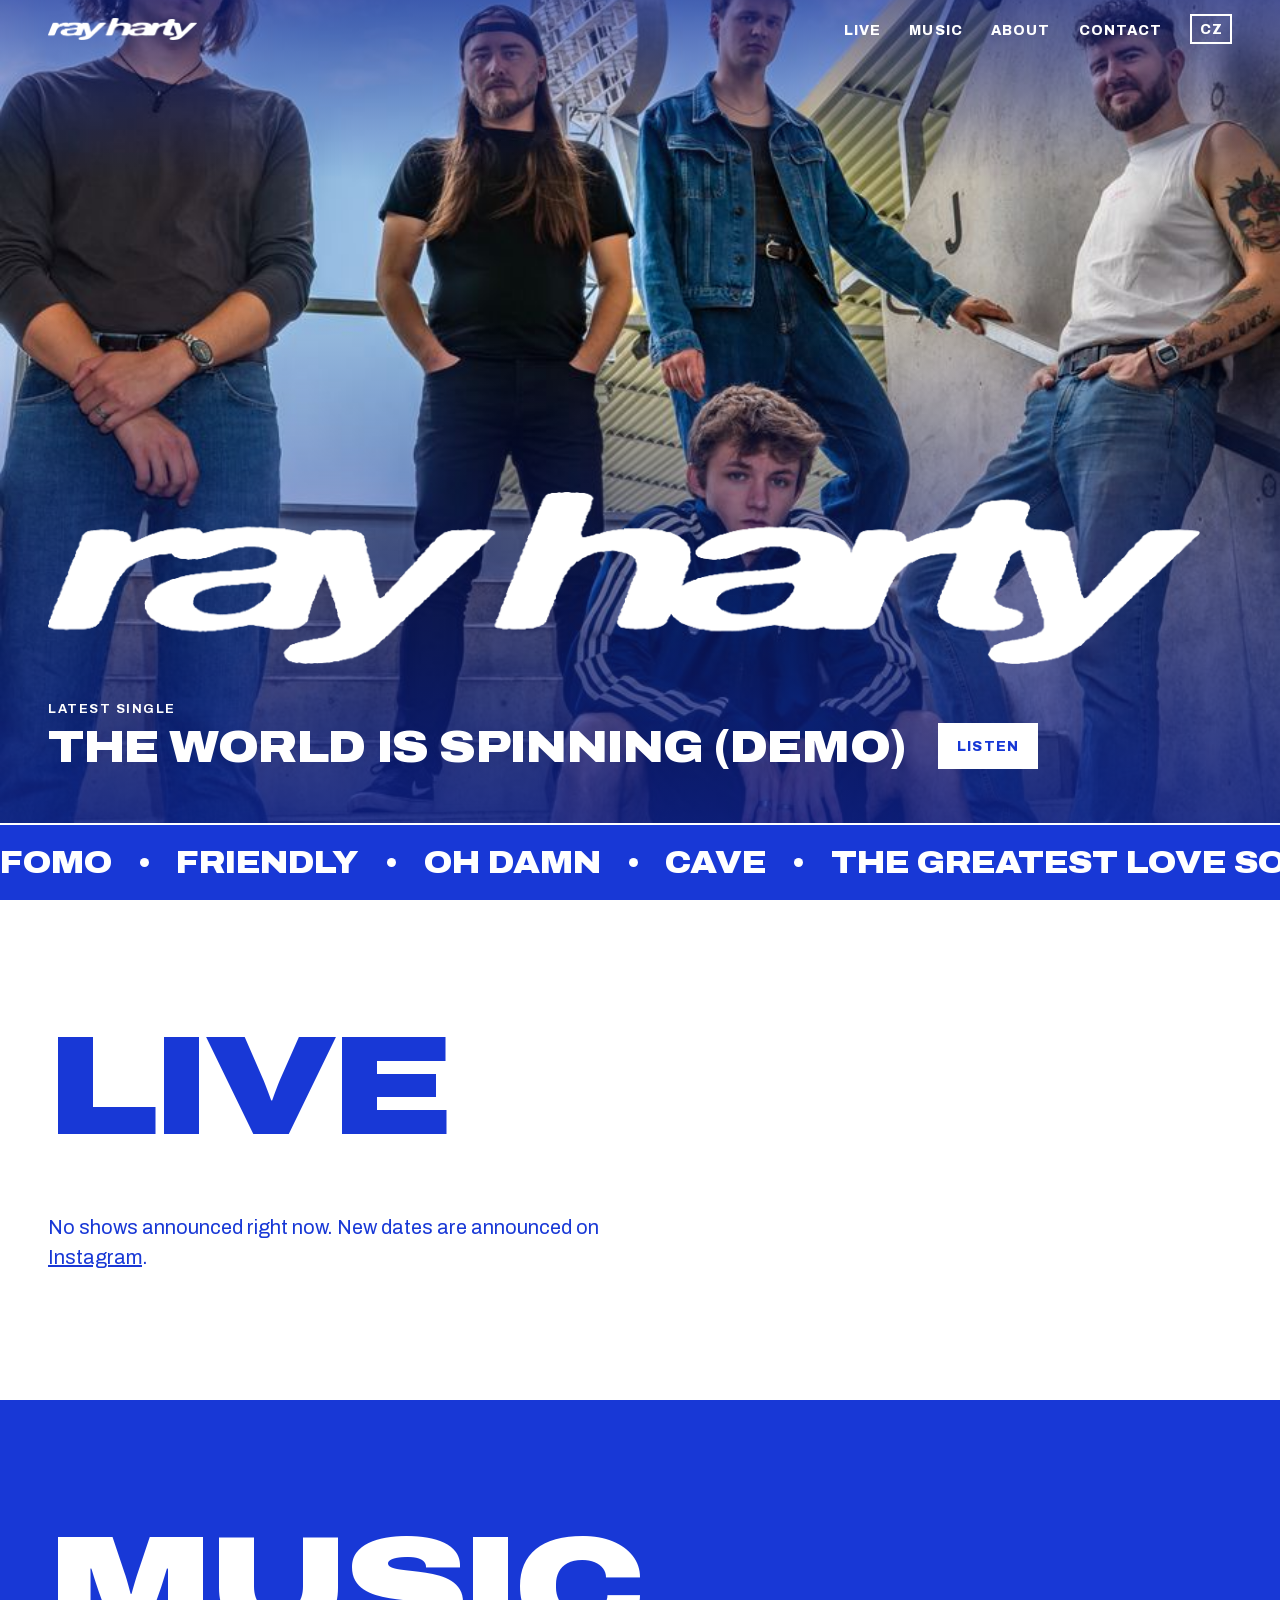
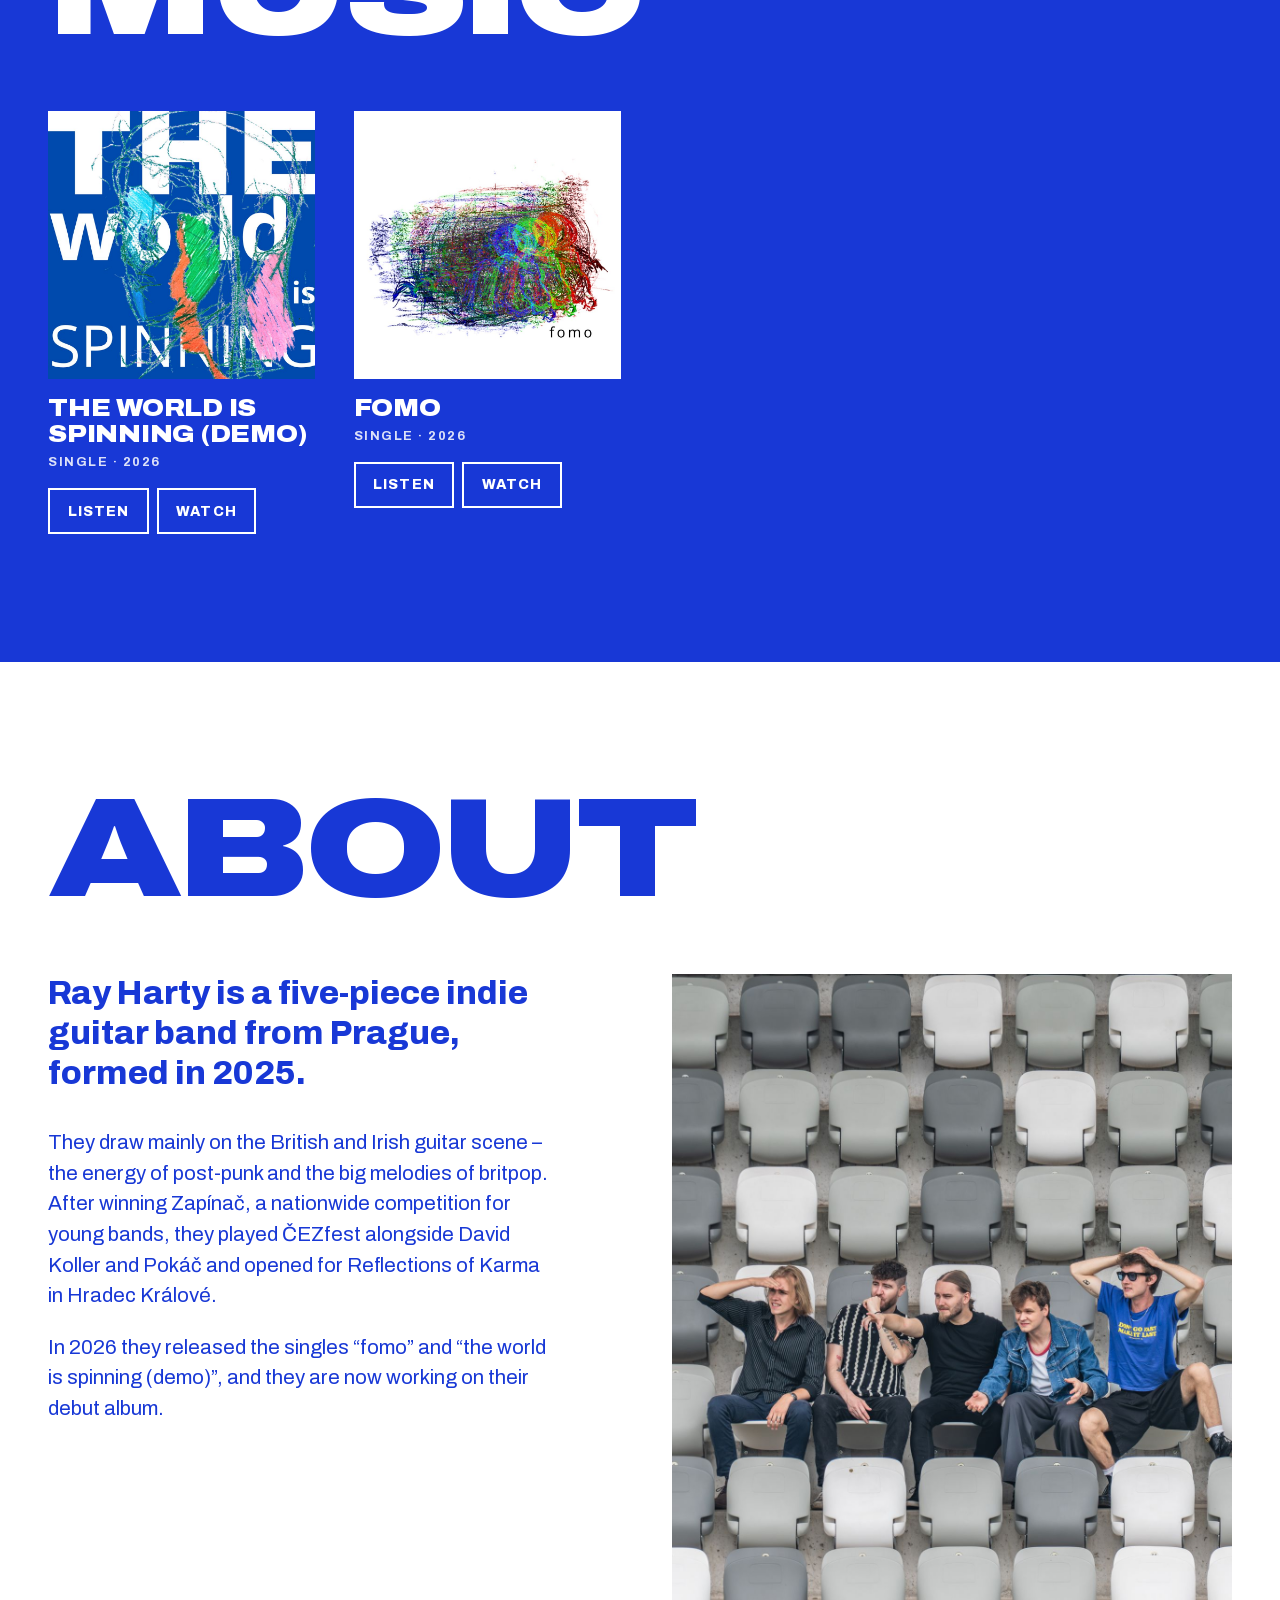
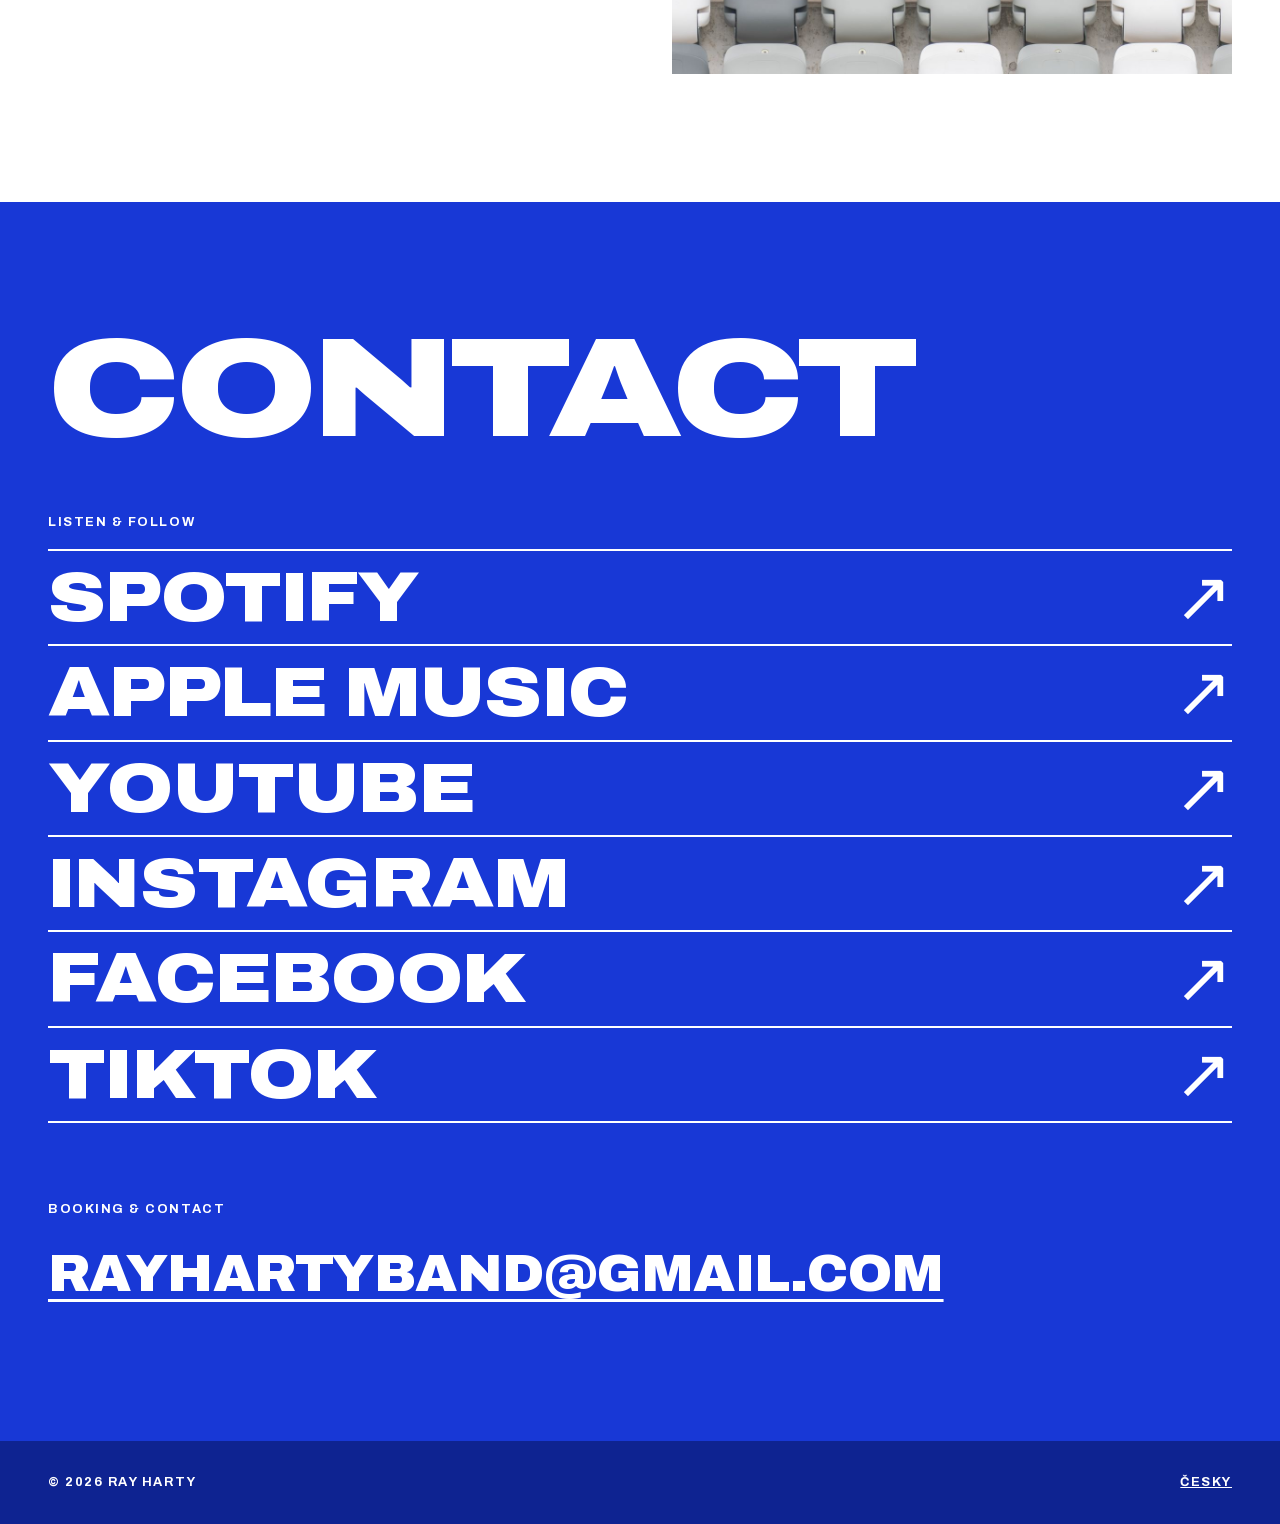
==== en/index.html @ d73cac22 "Ray Harty website: one-page bilingual site Czech (/) and English (/en/) one-page site with hero, liv" ====
<!doctype html>
<html lang="en">
  <head>
    <meta charset="utf-8" />
    <meta name="viewport" content="width=device-width, initial-scale=1, viewport-fit=cover" />
    <title>Ray Harty</title>
    <meta
      name="description"
      content="Ray Harty is a five-piece indie guitar band from Prague. Live dates, music and links to Spotify, Apple Music, YouTube and Instagram."
    />
    <link rel="canonical" href="https://rayharty.cz/en/" />
    <link rel="alternate" hreflang="cs" href="https://rayharty.cz/" />
    <link rel="alternate" hreflang="en" href="https://rayharty.cz/en/" />
    <link rel="alternate" hreflang="x-default" href="https://rayharty.cz/" />

    <meta property="og:type" content="website" />
    <meta property="og:site_name" content="Ray Harty" />
    <meta property="og:title" content="Ray Harty" />
    <meta property="og:description" content="Five-piece indie guitar band from Prague. Live dates, music, contact." />
    <meta property="og:url" content="https://rayharty.cz/en/" />
    <meta property="og:image" content="https://rayharty.cz/assets/img/og.jpg" />
    <meta property="og:image:width" content="1200" />
    <meta property="og:image:height" content="630" />
    <meta property="og:locale" content="en_GB" />
    <meta property="og:locale:alternate" content="cs_CZ" />
    <meta name="theme-color" content="#1838d6" />

    <link rel="icon" href="../assets/img/favicon.png" />
    <link rel="apple-touch-icon" href="../assets/img/favicon.png" />
    <link rel="preload" href="../assets/fonts/archivo-latin.woff2" as="font" type="font/woff2" crossorigin />
    <link rel="stylesheet" href="../assets/css/style.css" />
    <script src="../assets/js/config.js" defer></script>
    <script src="../assets/js/main.js" defer></script>
  </head>
  <body>
    <a class="skip-link" href="#content">Skip to content</a>

    <header class="site-header">
      <a class="logo" href="#top"><img src="../assets/img/logo.png" alt="Ray Harty" width="1200" height="180" /></a>
      <nav class="site-nav" id="site-nav" aria-label="Main navigation">
        <ul>
          <li><a href="#live">Live</a></li>
          <li><a href="#music">Music</a></li>
          <li><a href="#about">About</a></li>
          <li><a href="#contact">Contact</a></li>
        </ul>
      </nav>
      <a class="lang-switch" href="../" hreflang="cs" lang="cs" aria-label="Česká verze">CZ</a>
      <button class="menu-toggle" type="button" aria-expanded="false" aria-controls="site-nav">Menu</button>
    </header>

    <main id="content">
      <section class="hero" id="top">
        <picture class="hero__media">
          <source media="(max-width: 700px) and (orientation: portrait)" srcset="../assets/img/hero-mobile.jpg" />
          <img src="../assets/img/hero.jpg" alt="" fetchpriority="high" />
        </picture>
        <div class="hero__content">
          <h1 class="hero__title"><img src="../assets/img/logo.png" alt="Ray Harty" width="1200" height="180" /></h1>
          <div class="hero__release" data-hero-release hidden></div>
        </div>
        <div class="ticker" data-album hidden></div>
      </section>

      <section class="section section--light" id="live">
        <h2 class="section__title">Live</h2>
        <ul class="concerts" data-concerts></ul>
        <p class="concerts__status" data-concerts-status>Loading shows…</p>
      </section>

      <section class="section section--blue" id="music">
        <h2 class="section__title">Music</h2>
        <div class="releases" data-releases></div>
      </section>

      <section class="section section--light" id="about">
        <h2 class="section__title">About</h2>
        <div class="about__grid">
          <div class="about__text" data-bio>
            <p class="lead">Ray Harty is a five-piece indie guitar band from Prague, formed in 2025.</p>
            <p>
              They draw mainly on the British and Irish guitar scene – the energy of post-punk and the big melodies of
              britpop. After winning Zapínač, a nationwide competition for young bands, they played ČEZfest alongside
              David Koller and Pokáč and opened for Reflections of Karma in Hradec Králové.
            </p>
            <p>
              In 2026 they released the singles “fomo” and “the world is spinning (demo)”, and they are now working on
              their debut album.
            </p>
          </div>
          <figure class="about__media">
            <img src="../assets/img/kapela.jpg" alt="Ray Harty in the stands of a stadium" width="1200" height="1500" loading="lazy" />
          </figure>
        </div>
      </section>

      <section class="section section--blue" id="contact">
        <h2 class="section__title">Contact</h2>
        <div class="contact__links" data-links-block>
          <p class="contact__label">Listen &amp; follow</p>
          <ul class="link-list" data-links></ul>
        </div>
        <div data-email-block>
          <p class="contact__label">Booking &amp; contact</p>
          <a class="contact__email" data-email></a>
        </div>
      </section>
    </main>

    <footer class="site-footer">
      <p>© <span data-year>2026</span> Ray Harty</p>
      <a href="../" hreflang="cs" lang="cs">Česky</a>
    </footer>
  </body>
</html>
---- assets/css/style.css ----
/* ===================================================================
   Ray Harty
   =================================================================== */

@font-face {
  font-family: 'Archivo';
  src: url('../fonts/archivo-latin-ext.woff2') format('woff2');
  font-weight: 100 900;
  font-stretch: 62% 125%;
  font-display: swap;
  unicode-range: U+0100-02BA, U+02BD-02C5, U+02C7-02CC, U+02CE-02D7, U+02DD-02FF, U+0304, U+0308, U+0329,
    U+1D00-1DBF, U+1E00-1E9F, U+1EF2-1EFF, U+2020, U+20A0-20AB, U+20AD-20C4, U+2113, U+2C60-2C7F, U+A720-A7FF;
}

@font-face {
  font-family: 'Archivo';
  src: url('../fonts/archivo-latin.woff2') format('woff2');
  font-weight: 100 900;
  font-stretch: 62% 125%;
  font-display: swap;
  unicode-range: U+0000-00FF, U+0131, U+0152-0153, U+02BB-02BC, U+02C6, U+02DA, U+02DC, U+0304, U+0308, U+0329,
    U+2000-206F, U+20AC, U+2122, U+2191, U+2193, U+2212, U+2215, U+FEFF, U+FFFD;
}

:root {
  --blue: #1838d6;
  --blue-dark: #0e2391;
  --white: #ffffff;
  --font: 'Archivo', 'Helvetica Neue', Helvetica, Arial, sans-serif;
  --gutter: clamp(1rem, 4vw, 3rem);
  --rule: 2px solid currentColor;
}

/* --- base ---------------------------------------------------------- */

*,
*::before,
*::after {
  box-sizing: border-box;
}

html {
  scroll-behavior: smooth;
  -webkit-text-size-adjust: 100%;
}

body {
  margin: 0;
  font-family: var(--font);
  font-size: 1.0625rem;
  line-height: 1.5;
  color: var(--blue);
  background: var(--white);
  -webkit-font-smoothing: antialiased;
}

body.no-scroll {
  overflow: hidden;
}

img {
  display: block;
  max-width: 100%;
}

a {
  color: inherit;
}

:focus-visible {
  outline: 3px solid currentColor;
  outline-offset: 3px;
}

[hidden] {
  display: none !important;
}

@media (prefers-reduced-motion: reduce) {
  html {
    scroll-behavior: auto;
  }
  *,
  *::before,
  *::after {
    transition: none !important;
  }
  .ticker .ticker__track {
    animation: none;
  }
}

.skip-link {
  position: absolute;
  top: -4rem;
  left: var(--gutter);
  z-index: 100;
  padding: 0.5rem 1rem;
  background: var(--white);
  color: var(--blue);
  font-weight: 800;
}

.skip-link:focus {
  top: 0.5rem;
}

/* Shared heavy, wide, uppercase look */
.hero__release-title,
.section__title,
.concert__day,
.concert__city,
.release__title,
.release__placeholder,
.link-list a,
.contact__email {
  font-weight: 900;
  font-stretch: 115%;
  text-transform: uppercase;
  letter-spacing: -0.01em;
}

.hero__kicker,
.concert__weekday,
.concert__note,
.release__meta,
.contact__label {
  font-size: 0.8rem;
  font-weight: 700;
  text-transform: uppercase;
  letter-spacing: 0.12em;
}

/* --- buttons ------------------------------------------------------- */

.button {
  display: inline-flex;
  align-items: center;
  padding: 0.75em 1.25em;
  border: var(--rule);
  font-size: 0.875rem;
  font-weight: 800;
  text-transform: uppercase;
  letter-spacing: 0.08em;
  text-decoration: none;
  white-space: nowrap;
  transition: background-color 0.2s, color 0.2s, border-color 0.2s;
}

.section--light .button:hover {
  background: var(--blue);
  border-color: var(--blue);
  color: var(--white);
}

.section--blue .button:hover,
.hero .button:hover {
  background: var(--white);
  border-color: var(--white);
  color: var(--blue);
}

.button--solid {
  background: var(--white);
  border-color: var(--white);
  color: var(--blue);
}

.hero .button--solid:hover {
  background: transparent;
  color: var(--white);
}

/* --- header -------------------------------------------------------- */

.site-header {
  position: fixed;
  inset: 0 0 auto;
  z-index: 50;
  display: flex;
  align-items: center;
  gap: 1.75rem;
  padding: max(0.9rem, env(safe-area-inset-top, 0px)) var(--gutter) 0.9rem;
  color: var(--white);
  transition: background-color 0.3s;
}

.site-header.is-solid,
.site-header.menu-open {
  background: var(--blue);
}

.logo {
  margin-right: auto;
}

.logo img {
  width: auto;
  height: 1.4rem;
}

.site-nav ul {
  display: flex;
  gap: 1.75rem;
  margin: 0;
  padding: 0;
  list-style: none;
}

.site-nav a,
.lang-switch,
.menu-toggle {
  font-size: 0.875rem;
  font-weight: 800;
  text-transform: uppercase;
  letter-spacing: 0.08em;
  text-decoration: none;
}

.site-nav a:hover {
  text-decoration: underline;
  text-decoration-thickness: 2px;
  text-underline-offset: 0.35em;
}

.lang-switch {
  padding: 0.15rem 0.45rem;
  border: var(--rule);
}

.lang-switch:hover {
  background: var(--white);
  border-color: var(--white);
  color: var(--blue);
}

.menu-toggle {
  display: none;
  padding: 0.25rem 0;
  border: 0;
  background: none;
  color: inherit;
  font-family: inherit;
  cursor: pointer;
}

@media (max-width: 760px) {
  .site-header {
    gap: 1.25rem;
  }

  .menu-toggle {
    display: block;
  }

  .site-nav {
    position: fixed;
    inset: 0;
    z-index: -1;
    display: none;
    padding: 6rem var(--gutter) 2rem;
    background: var(--blue);
  }

  .menu-open .site-nav {
    display: block;
  }

  .site-nav ul {
    flex-direction: column;
    gap: 0.25rem;
  }

  .site-nav a {
    font-size: clamp(2.5rem, 13vw, 4rem);
    font-weight: 900;
    font-stretch: 115%;
    letter-spacing: -0.01em;
    line-height: 1.1;
  }
}

/* --- hero ---------------------------------------------------------- */

.hero {
  position: relative;
  display: flex;
  flex-direction: column;
  justify-content: flex-end;
  min-height: 100vh;
  min-height: 100svh;
  overflow: hidden;
  isolation: isolate;
  background: var(--blue);
  color: var(--white);
}

.hero__media {
  position: absolute;
  inset: 0;
  z-index: -1;
}

.hero__media img {
  width: 100%;
  height: 100%;
  object-fit: cover;
  object-position: 50% 65%;
}

/* Blue fade at the top (header) and bottom (logo + release) */
.hero__media::after {
  content: '';
  position: absolute;
  inset: 0;
  background:
    linear-gradient(to bottom, rgb(14 35 145 / 0.6), transparent 20%),
    linear-gradient(to top, rgb(14 35 145 / 0.92), rgb(14 35 145 / 0.4) 40%, transparent 65%);
}

.hero__content {
  width: 100%;
  padding: 0 var(--gutter) clamp(2rem, 6vh, 4rem);
}

.hero__title {
  margin: 0;
}

.hero__title img {
  width: min(100%, 72rem);
  height: auto;
}

.hero__release {
  display: flex;
  flex-wrap: wrap;
  align-items: flex-end;
  gap: 1rem 2rem;
  margin-top: clamp(1.5rem, 4vh, 2.5rem);
}

.hero__kicker {
  margin: 0 0 0.35rem;
}

.hero__release-title {
  margin: 0;
  font-size: clamp(1.5rem, 4vw, 2.75rem);
  line-height: 1;
}

/* New album tracklist, looping strip at the bottom of the hero */
.ticker {
  overflow: hidden;
  padding-block: 0.9rem;
  border-top: 2px solid var(--white);
  background: var(--blue);
  color: var(--white);
}

.ticker__track {
  display: flex;
  width: max-content;
  animation: ticker 45s linear infinite;
}

.ticker:hover .ticker__track {
  animation-play-state: paused;
}

.ticker__list,
.ticker__list li {
  display: flex;
  align-items: center;
}

.ticker__list {
  margin: 0;
  padding: 0;
  list-style: none;
}

.ticker__list li {
  font-size: clamp(1.25rem, 2.4vw, 2rem);
  font-weight: 900;
  font-stretch: 115%;
  text-transform: uppercase;
  white-space: nowrap;
}

/* Dot after every song, the last one included, so the loop joins seamlessly */
.ticker__list li::after {
  content: '';
  flex: none;
  width: 0.3em;
  height: 0.3em;
  margin-inline: 0.9em;
  border-radius: 50%;
  background: currentColor;
}

@keyframes ticker {
  to {
    transform: translateX(-25%);
  }
}

/* --- sections ------------------------------------------------------ */

.section {
  padding: clamp(4rem, 10vw, 8rem) var(--gutter);
  scroll-margin-top: 3rem;
}

.section--light {
  background: var(--white);
  color: var(--blue);
}

.section--blue {
  background: var(--blue);
  color: var(--white);
}

.section__title {
  margin: 0 0 clamp(2rem, 5vw, 4rem);
  font-size: clamp(3rem, 11vw, 10rem);
  font-stretch: 125%;
  line-height: 0.85;
  letter-spacing: -0.03em;
}

.empty {
  max-width: 40ch;
  margin: 0;
  font-size: 1.25rem;
}

/* --- concerts ------------------------------------------------------ */

.concerts {
  margin: 0;
  padding: 0;
  list-style: none;
  border-top: var(--rule);
}

.concerts:empty {
  display: none;
}

.concert {
  display: grid;
  grid-template-columns: minmax(9rem, 14rem) 1fr auto;
  align-items: center;
  gap: 0.75rem 2rem;
  padding: 1.25rem 0;
  border-bottom: var(--rule);
}

.concert__date,
.concert__place {
  display: flex;
  flex-direction: column;
}

.concert__day {
  font-size: clamp(1.75rem, 3vw, 2.5rem);
  line-height: 1;
}

.concert__weekday {
  margin-top: 0.35rem;
}

.concert__city {
  font-size: clamp(1.25rem, 2.5vw, 1.75rem);
  line-height: 1.1;
}

.concert__venue {
  font-weight: 500;
}

.concert__note {
  margin-top: 0.35rem;
}

.concerts__status {
  margin: 0;
  max-width: 50ch;
  font-size: 1.25rem;
}

@media (max-width: 600px) {
  .concert {
    grid-template-columns: 1fr auto;
    grid-template-areas:
      'date action'
      'place action';
  }

  .concert__date {
    grid-area: date;
  }

  .concert__place {
    grid-area: place;
  }

  .concert__action {
    grid-area: action;
  }
}

/* --- releases ------------------------------------------------------ */

.releases {
  display: grid;
  grid-template-columns: repeat(auto-fill, minmax(min(100%, 16rem), 1fr));
  gap: clamp(2rem, 4vw, 3rem) clamp(1.5rem, 3vw, 2.5rem);
}

.release__cover {
  aspect-ratio: 1;
  margin-bottom: 1rem;
  overflow: hidden;
  background: var(--blue-dark);
}

.release__cover img {
  width: 100%;
  height: 100%;
  object-fit: cover;
  transition: transform 0.4s;
}

.release:hover .release__cover img {
  transform: scale(1.03);
}

.release__placeholder {
  display: grid;
  place-items: center;
  height: 100%;
  padding: 1rem;
  font-size: 1.75rem;
  line-height: 1;
  text-align: center;
}

.release__title {
  margin: 0;
  font-size: 1.5rem;
  line-height: 1.1;
}

.release__meta {
  margin: 0.35rem 0 1rem;
  opacity: 0.85;
}

.release__actions {
  display: flex;
  flex-wrap: wrap;
  gap: 0.5rem;
}

@media (max-width: 600px) {
  .releases {
    grid-template-columns: 1fr 1fr;
    gap: 2rem 1rem;
  }

  .release__title {
    font-size: 1.125rem;
  }

  .release__placeholder {
    font-size: 1.125rem;
  }
}

/* --- about --------------------------------------------------------- */

.about__grid {
  display: grid;
  grid-template-columns: repeat(auto-fit, minmax(min(100%, 22rem), 1fr));
  align-items: start;
  gap: clamp(2rem, 5vw, 5rem);
}

.about__media {
  aspect-ratio: 4 / 5;
  margin: 0;
  overflow: hidden;
}

.about__media img {
  width: 100%;
  height: 100%;
  object-fit: cover;
}

.about__text {
  max-width: 42ch;
  font-size: clamp(1.125rem, 1.6vw, 1.375rem);
}

.about__text p {
  margin: 0 0 1em;
}

.about__text .lead {
  font-size: clamp(1.5rem, 2.6vw, 2.25rem);
  font-weight: 800;
  line-height: 1.2;
}

/* --- contact ------------------------------------------------------- */

.contact__label {
  margin: 0 0 1rem;
}

.contact__links {
  margin-bottom: clamp(3rem, 6vw, 5rem);
}

.link-list {
  margin: 0;
  padding: 0;
  list-style: none;
  border-top: var(--rule);
}

.link-list li {
  border-bottom: var(--rule);
}

.link-list a {
  display: flex;
  justify-content: space-between;
  align-items: center;
  gap: 1rem;
  padding: 0.5rem 0;
  font-size: clamp(1.75rem, 5.5vw, 4.5rem);
  line-height: 1.1;
  text-decoration: none;
}

.link-list a::after {
  content: '↗';
  font-weight: 400;
  transition: transform 0.2s;
}

.link-list a:hover::after {
  transform: translate(0.12em, -0.12em);
}

.contact__email {
  font-size: clamp(1.25rem, 4.5vw, 3.25rem);
  font-stretch: 105%;
  text-decoration-thickness: 3px;
  text-underline-offset: 0.15em;
  overflow-wrap: anywhere;
}

/* --- footer -------------------------------------------------------- */

.site-footer {
  display: flex;
  flex-wrap: wrap;
  justify-content: space-between;
  gap: 1rem;
  padding: 2rem var(--gutter) max(2rem, env(safe-area-inset-bottom, 0px));
  background: var(--blue-dark);
  color: var(--white);
  font-size: 0.8rem;
  font-weight: 700;
  text-transform: uppercase;
  letter-spacing: 0.12em;
}

.site-footer p {
  margin: 0;
}
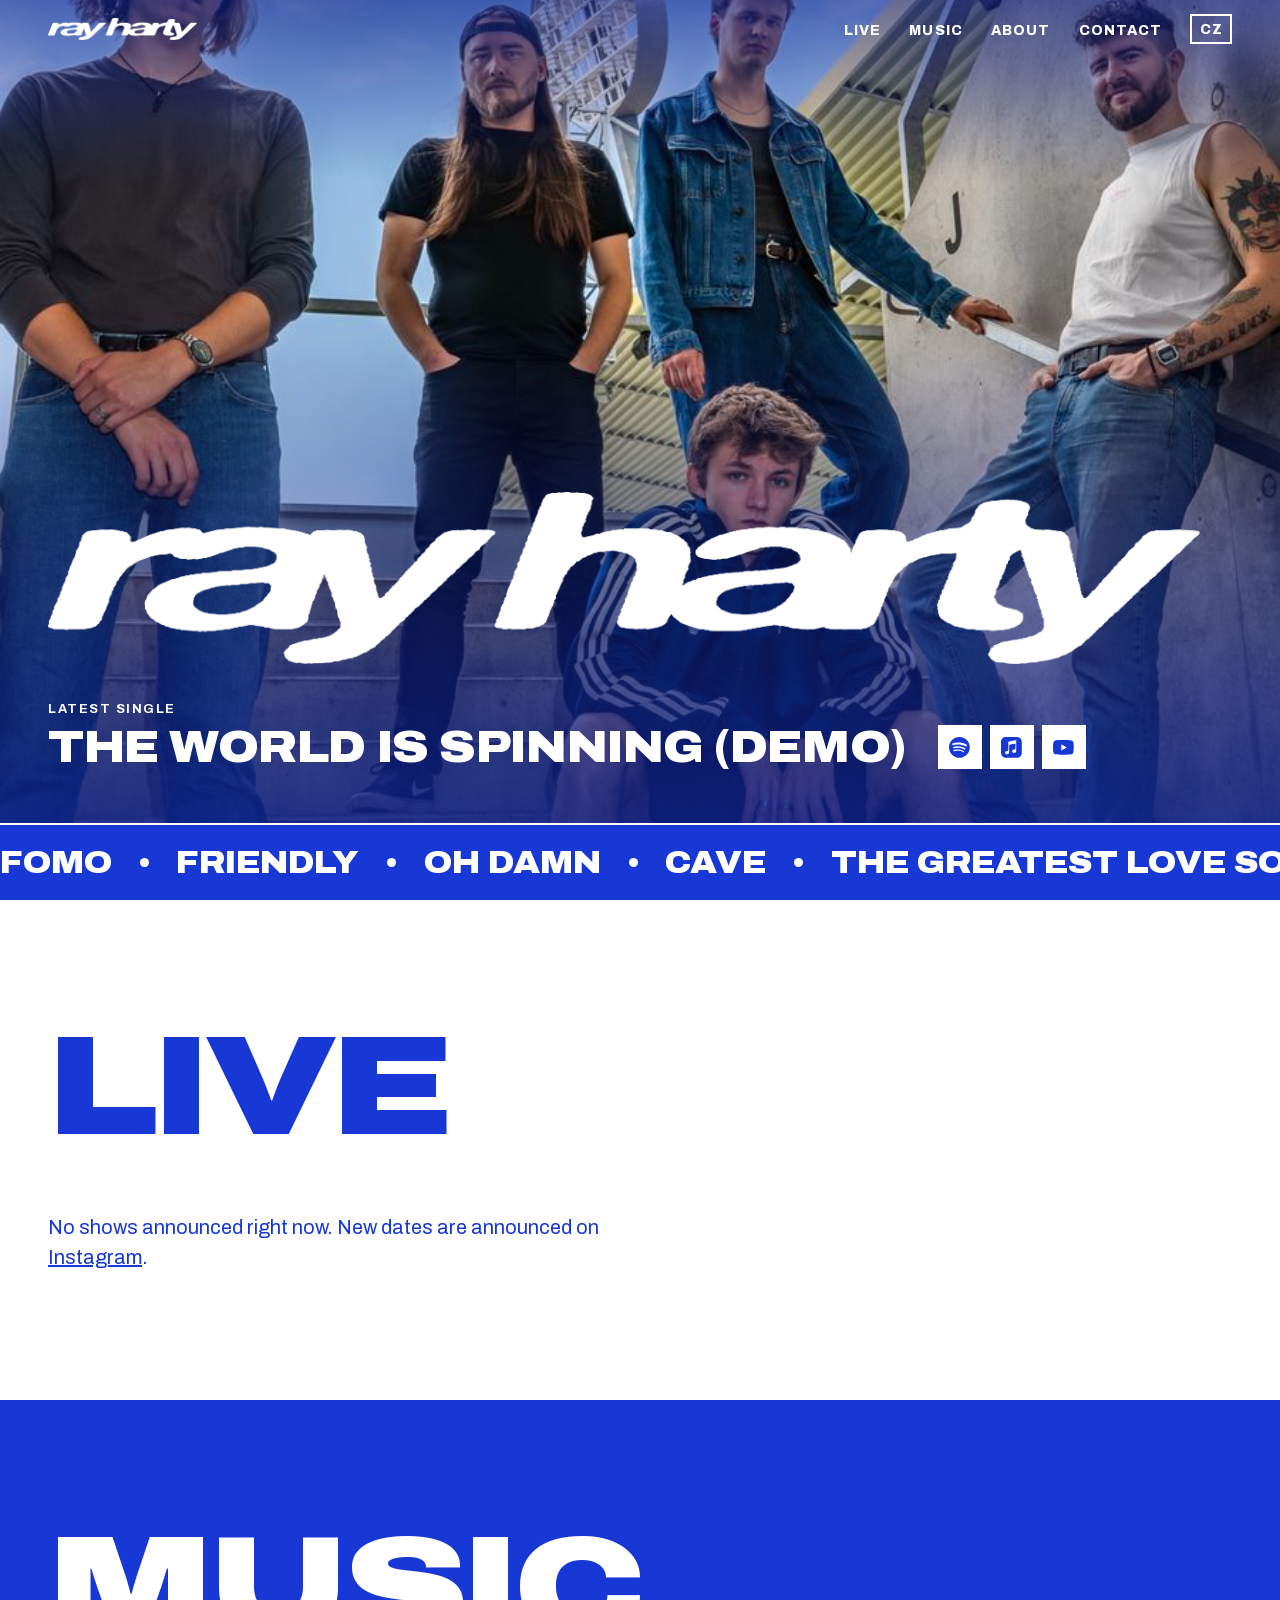
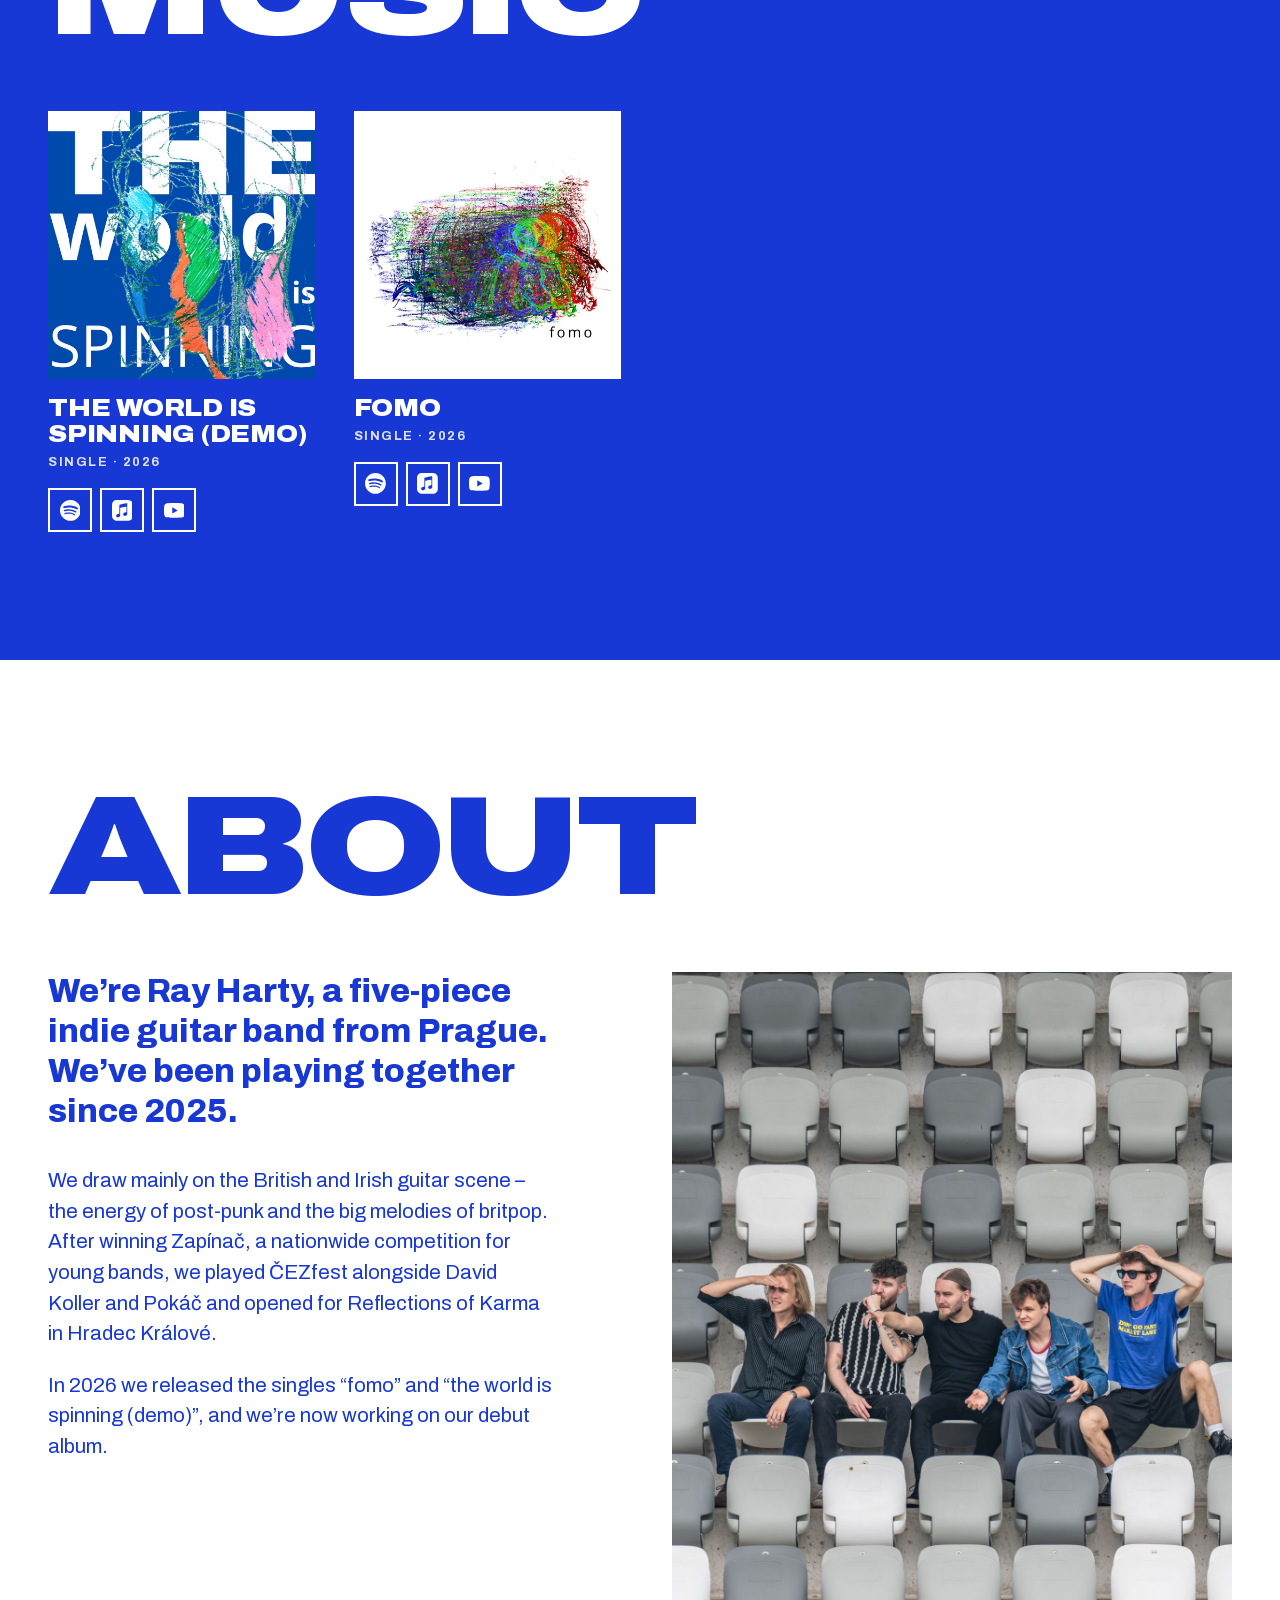
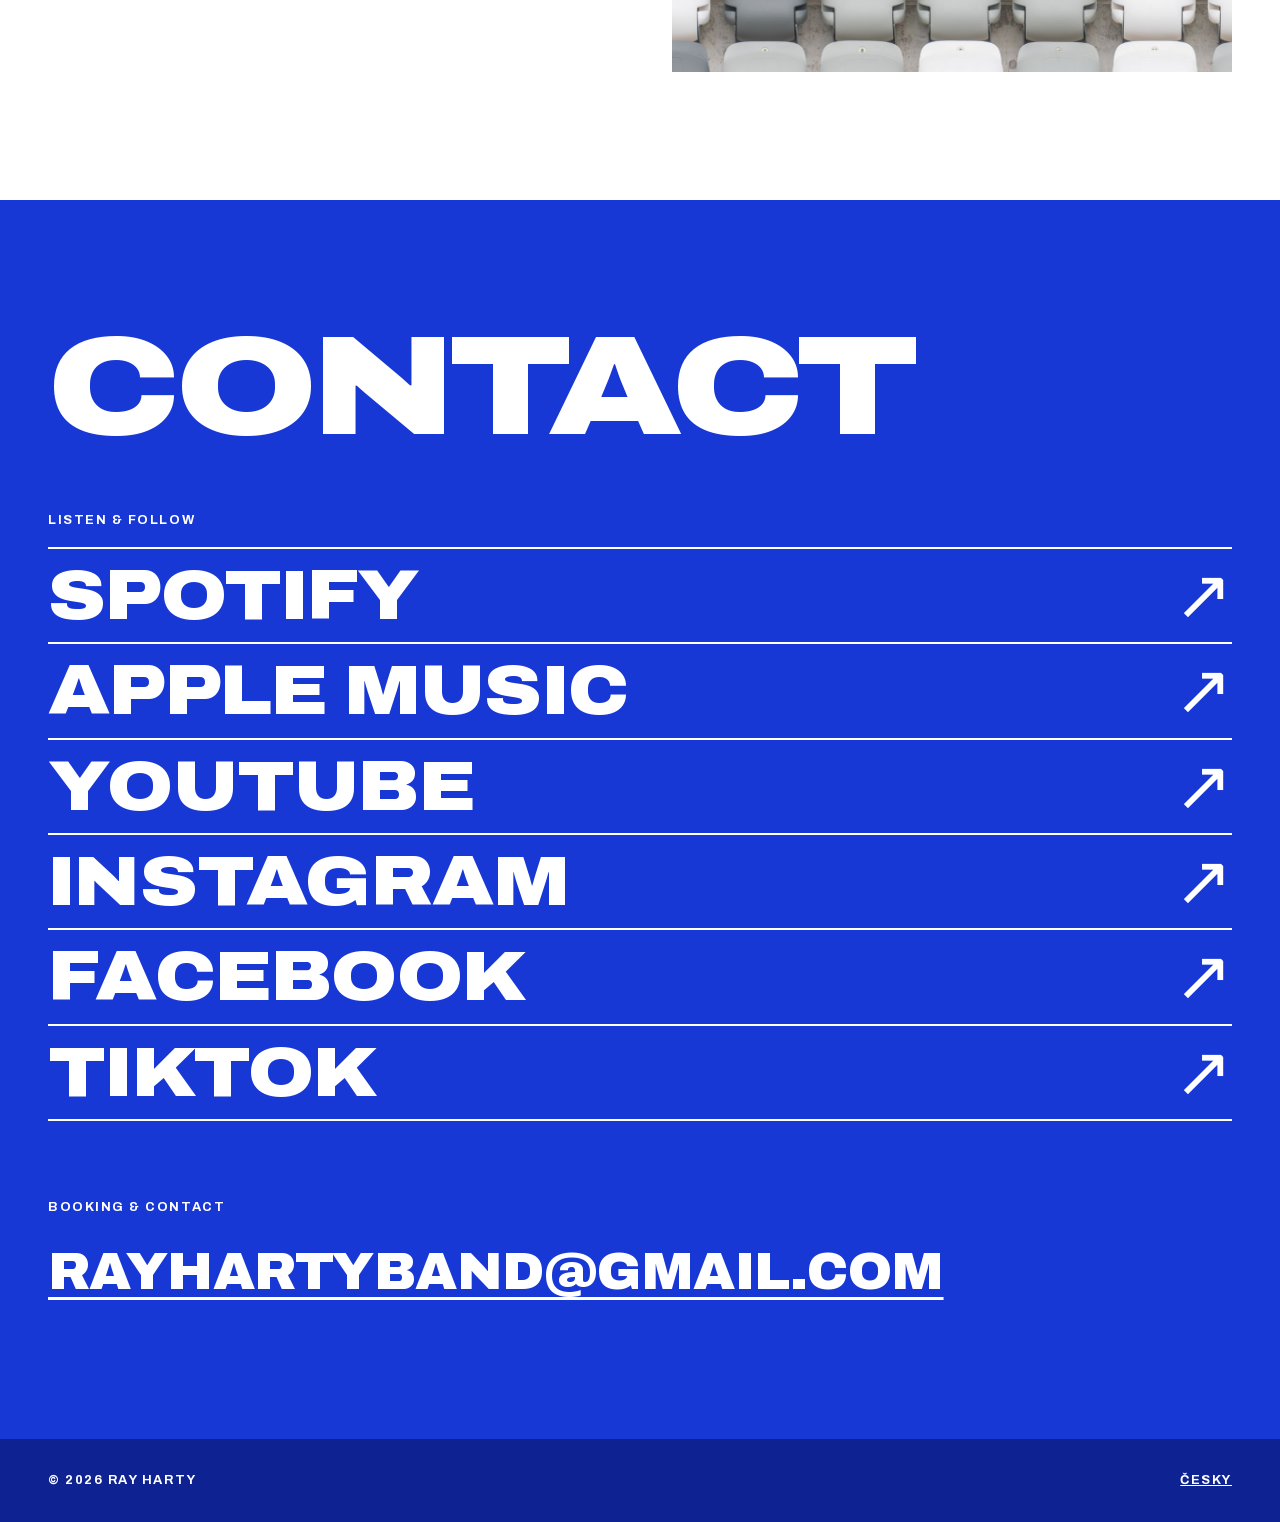
==== commit 4c8d3ea4: "Replace listen/video buttons with platform icons, first-person bio Releases and the hero now link to" ====
--- a/en/index.html
+++ b/en/index.html
@@ -8,17 +8,17 @@
       name="description"
       content="Ray Harty is a five-piece indie guitar band from Prague. Live dates, music and links to Spotify, Apple Music, YouTube and Instagram."
     />
-    <link rel="canonical" href="https://rayharty.cz/en/" />
-    <link rel="alternate" hreflang="cs" href="https://rayharty.cz/" />
-    <link rel="alternate" hreflang="en" href="https://rayharty.cz/en/" />
-    <link rel="alternate" hreflang="x-default" href="https://rayharty.cz/" />
+    <link rel="canonical" href="https://rayharty.github.io/en/" />
+    <link rel="alternate" hreflang="cs" href="https://rayharty.github.io/" />
+    <link rel="alternate" hreflang="en" href="https://rayharty.github.io/en/" />
+    <link rel="alternate" hreflang="x-default" href="https://rayharty.github.io/" />
 
     <meta property="og:type" content="website" />
     <meta property="og:site_name" content="Ray Harty" />
     <meta property="og:title" content="Ray Harty" />
     <meta property="og:description" content="Five-piece indie guitar band from Prague. Live dates, music, contact." />
-    <meta property="og:url" content="https://rayharty.cz/en/" />
-    <meta property="og:image" content="https://rayharty.cz/assets/img/og.jpg" />
+    <meta property="og:url" content="https://rayharty.github.io/en/" />
+    <meta property="og:image" content="https://rayharty.github.io/assets/img/og.jpg" />
     <meta property="og:image:width" content="1200" />
     <meta property="og:image:height" content="630" />
     <meta property="og:locale" content="en_GB" />
@@ -77,15 +77,15 @@
         <h2 class="section__title">About</h2>
         <div class="about__grid">
           <div class="about__text" data-bio>
-            <p class="lead">Ray Harty is a five-piece indie guitar band from Prague, formed in 2025.</p>
+            <p class="lead">We’re Ray Harty, a five-piece indie guitar band from Prague. We’ve been playing together since 2025.</p>
             <p>
-              They draw mainly on the British and Irish guitar scene – the energy of post-punk and the big melodies of
-              britpop. After winning Zapínač, a nationwide competition for young bands, they played ČEZfest alongside
+              We draw mainly on the British and Irish guitar scene – the energy of post-punk and the big melodies of
+              britpop. After winning Zapínač, a nationwide competition for young bands, we played ČEZfest alongside
               David Koller and Pokáč and opened for Reflections of Karma in Hradec Králové.
             </p>
             <p>
-              In 2026 they released the singles “fomo” and “the world is spinning (demo)”, and they are now working on
-              their debut album.
+              In 2026 we released the singles “fomo” and “the world is spinning (demo)”, and we’re now working on our
+              debut album.
             </p>
           </div>
           <figure class="about__media">
--- a/assets/css/style.css
+++ b/assets/css/style.css
@@ -171,6 +171,20 @@
   color: var(--white);
 }
 
+/* Square brand-icon link (Spotify, Apple Music, YouTube) */
+.button--icon {
+  justify-content: center;
+  width: 2.75rem;
+  height: 2.75rem;
+  padding: 0;
+}
+
+.button--icon svg {
+  width: 1.3rem;
+  height: 1.3rem;
+  fill: currentColor;
+}
+
 /* --- header -------------------------------------------------------- */
 
 .site-header {
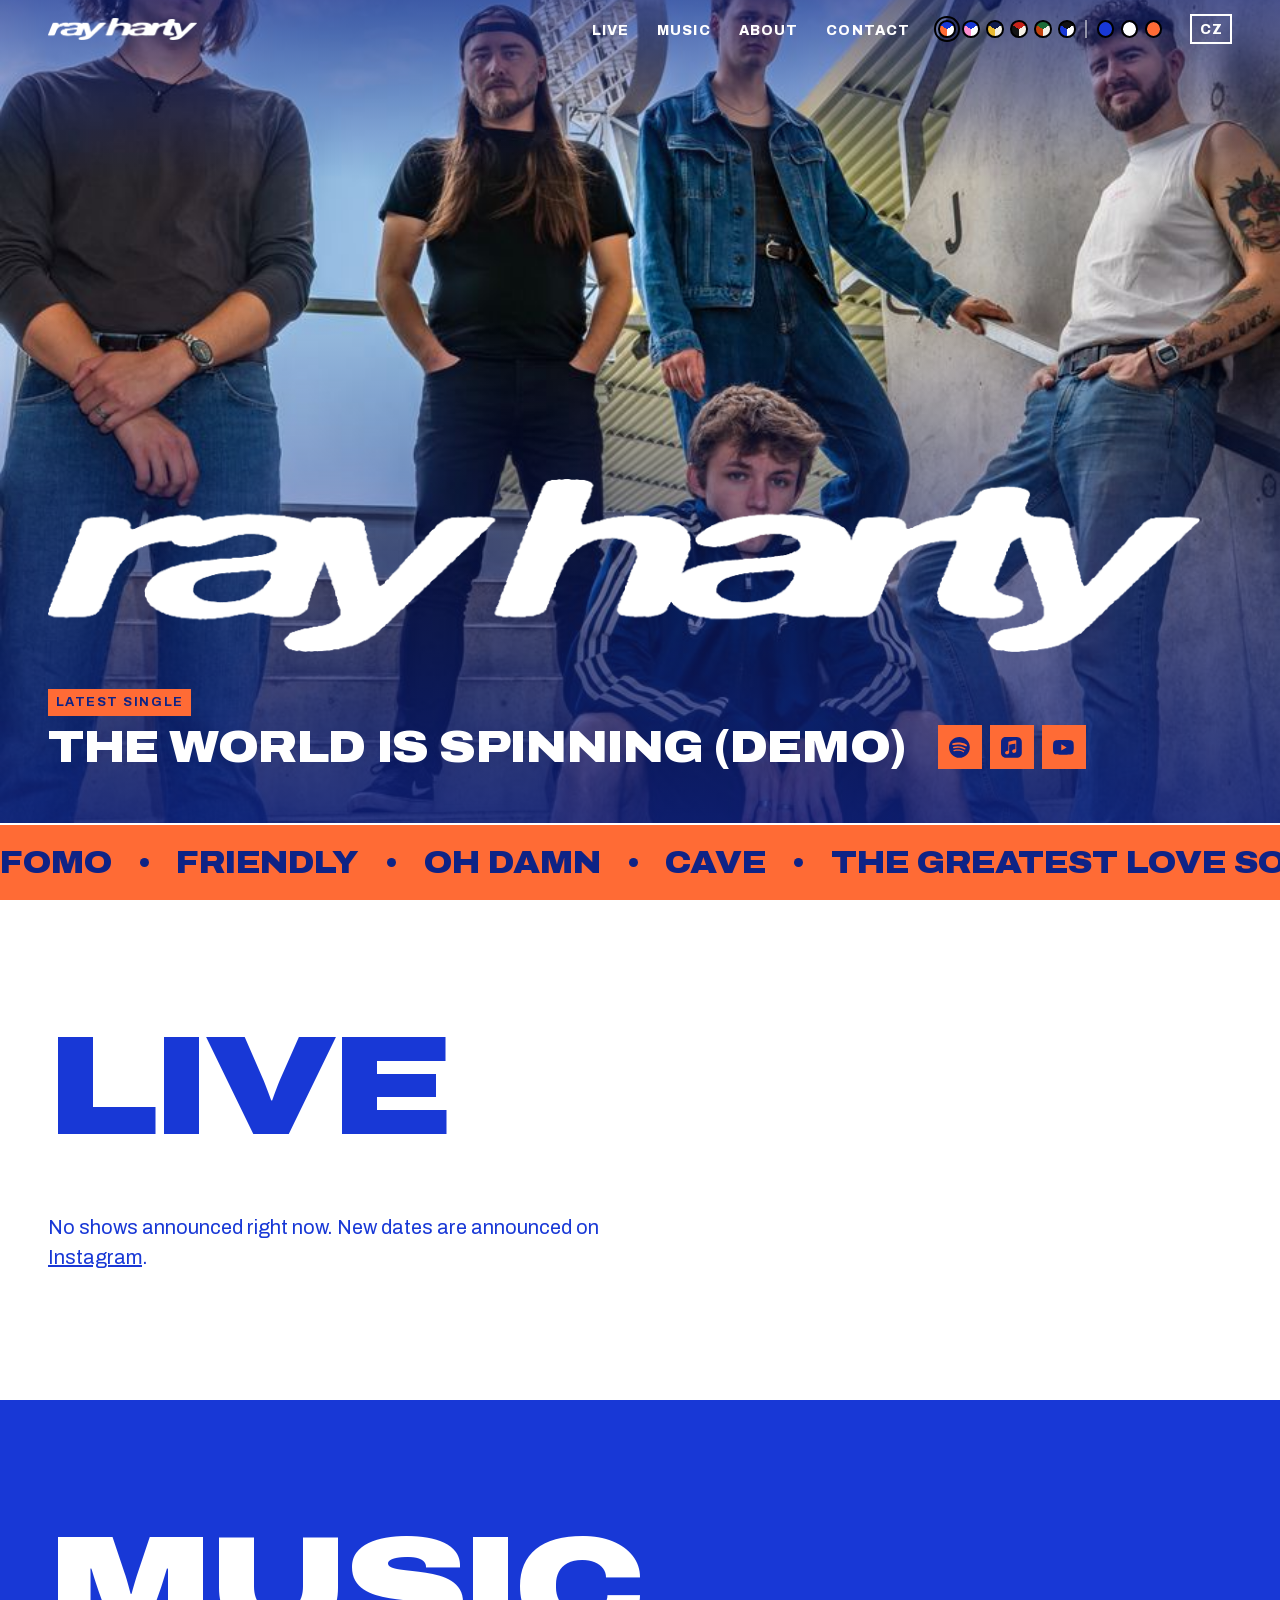
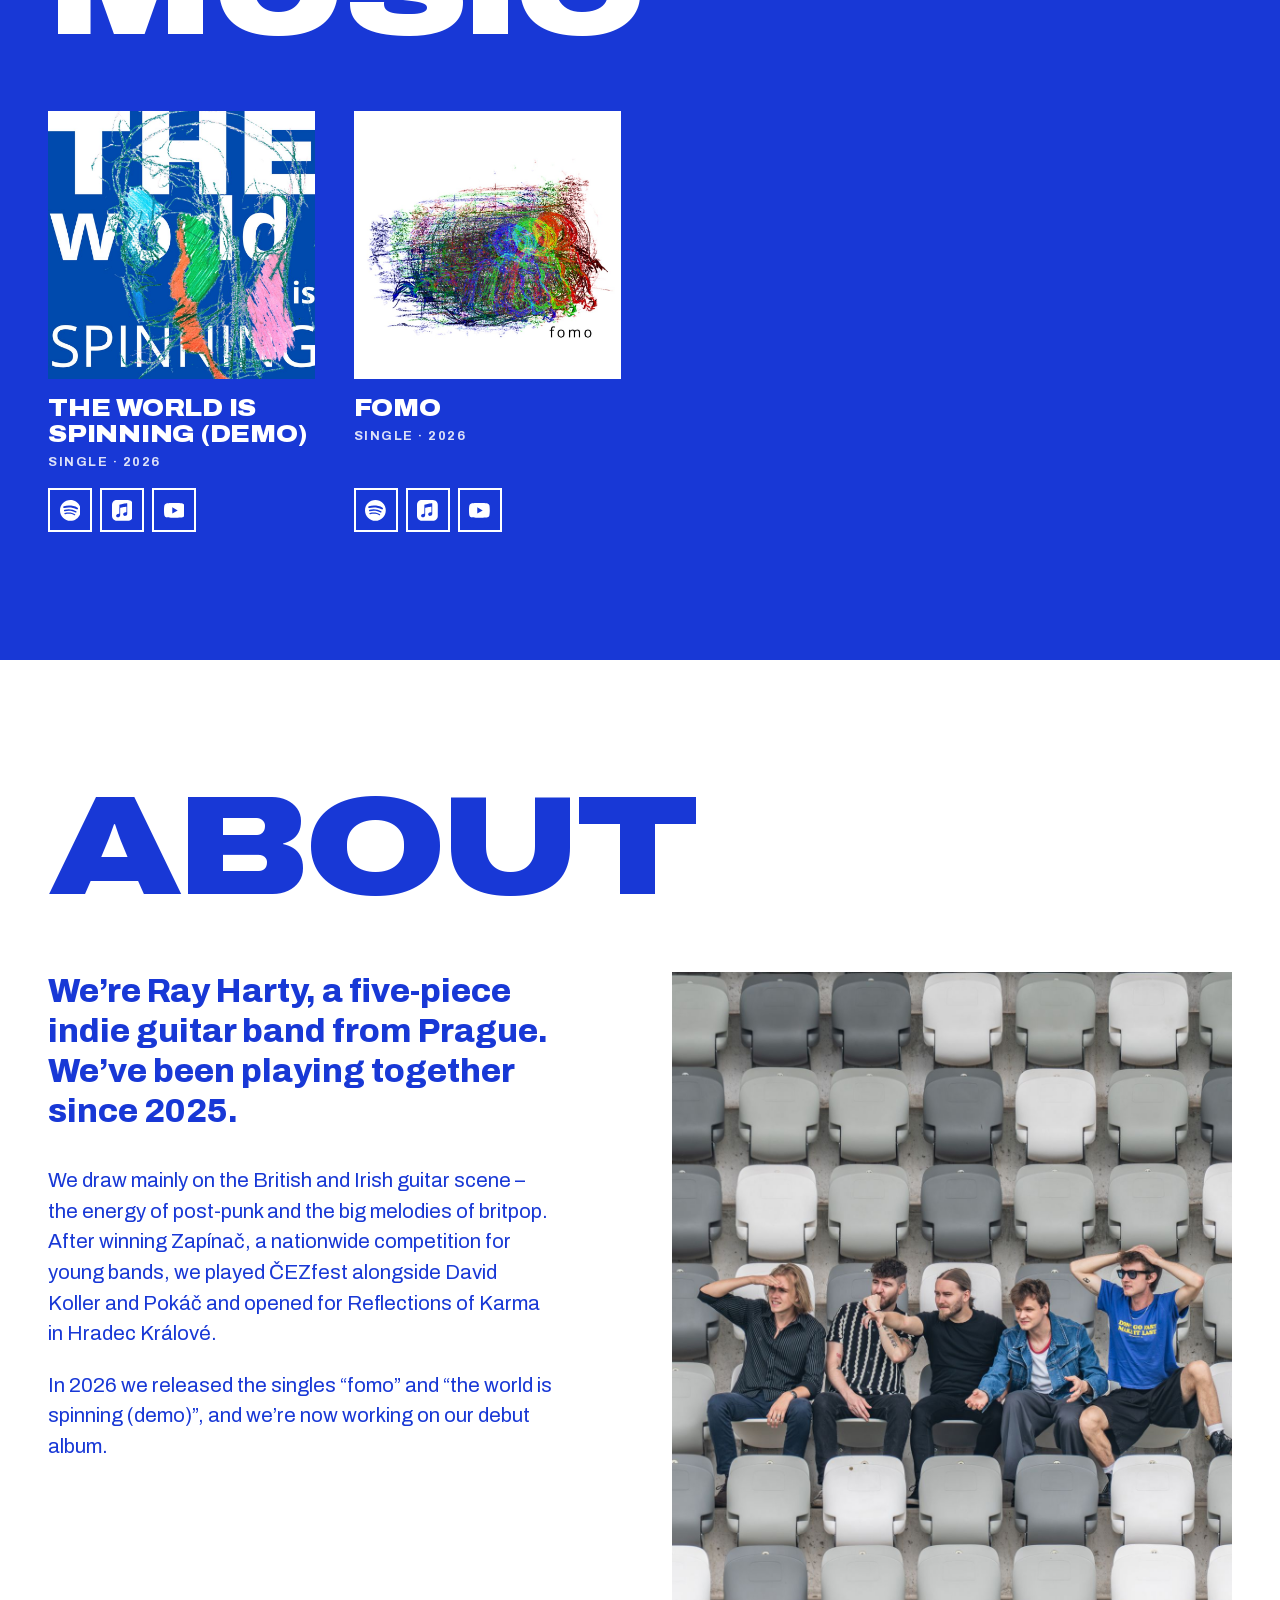
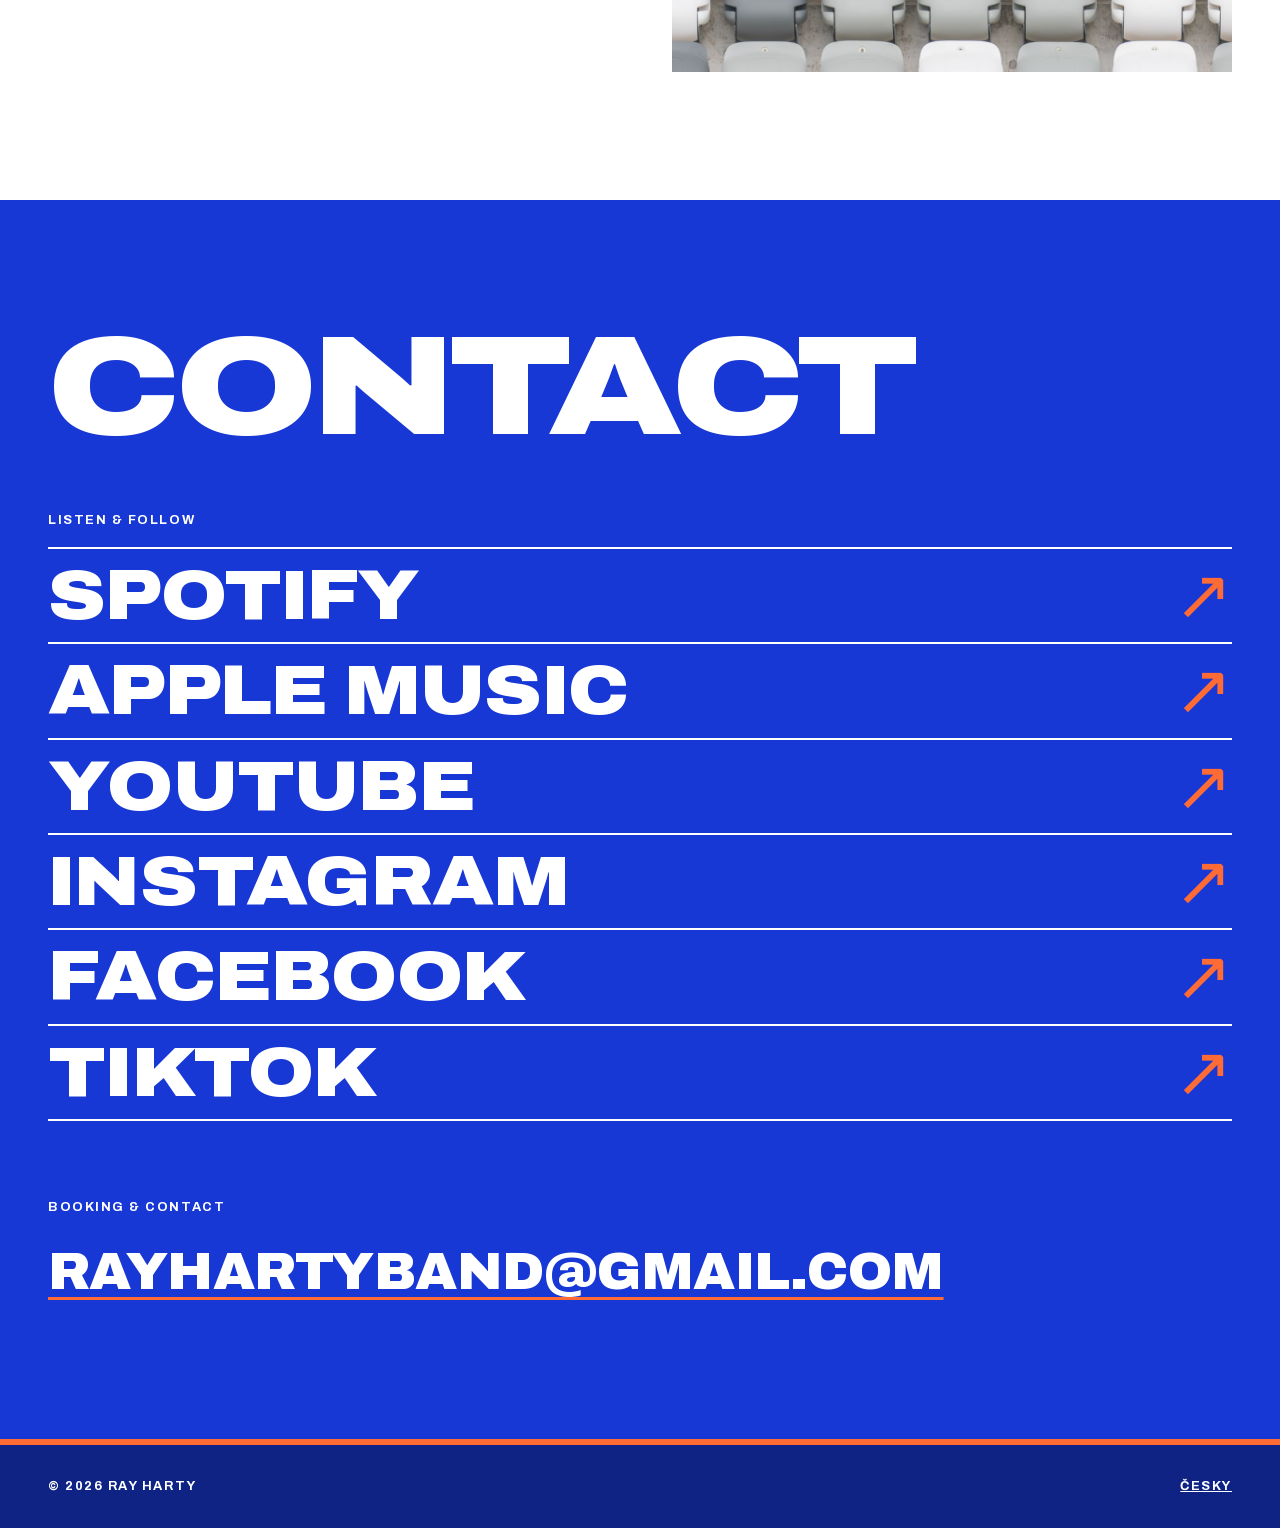
==== commit 1afb6817: "Add colour theme switcher with three-colour presets Header switcher (in the menu on mobile) with six" ====
--- a/en/index.html
+++ b/en/index.html
@@ -29,7 +29,8 @@
     <link rel="apple-touch-icon" href="../assets/img/favicon.png" />
     <link rel="preload" href="../assets/fonts/archivo-latin.woff2" as="font" type="font/woff2" crossorigin />
     <link rel="stylesheet" href="../assets/css/style.css" />
-    <script src="../assets/js/config.js" defer></script>
+    <script src="../assets/js/config.js"></script>
+    <script src="../assets/js/theme.js"></script>
     <script src="../assets/js/main.js" defer></script>
   </head>
   <body>
@@ -44,6 +45,7 @@
           <li><a href="#about">About</a></li>
           <li><a href="#contact">Contact</a></li>
         </ul>
+        <div class="theme-switch" role="group" data-theme-switch hidden></div>
       </nav>
       <a class="lang-switch" href="../" hreflang="cs" lang="cs" aria-label="Česká verze">CZ</a>
       <button class="menu-toggle" type="button" aria-expanded="false" aria-controls="site-nav">Menu</button>
@@ -68,7 +70,7 @@
         <p class="concerts__status" data-concerts-status>Loading shows…</p>
       </section>
 
-      <section class="section section--blue" id="music">
+      <section class="section section--primary" id="music">
         <h2 class="section__title">Music</h2>
         <div class="releases" data-releases></div>
       </section>
@@ -94,7 +96,7 @@
         </div>
       </section>
 
-      <section class="section section--blue" id="contact">
+      <section class="section section--primary" id="contact">
         <h2 class="section__title">Contact</h2>
         <div class="contact__links" data-links-block>
           <p class="contact__label">Listen &amp; follow</p>
--- a/assets/css/style.css
+++ b/assets/css/style.css
@@ -22,10 +22,14 @@
     U+2000-206F, U+20AC, U+2122, U+2191, U+2193, U+2212, U+2215, U+FEFF, U+FFFD;
 }
 
+/* Palette: the colour theme (assets/js/theme.js) overrides --primary, --paper,
+   --accent and --on-accent (text on the accent, picked for contrast) */
 :root {
-  --blue: #1838d6;
-  --blue-dark: #0e2391;
-  --white: #ffffff;
+  --primary: #1838d6;
+  --paper: #ffffff;
+  --accent: #ff6b35;
+  --on-accent: #0f2385;
+  --primary-dark: color-mix(in srgb, var(--primary) 62%, #000);
   --font: 'Archivo', 'Helvetica Neue', Helvetica, Arial, sans-serif;
   --gutter: clamp(1rem, 4vw, 3rem);
   --rule: 2px solid currentColor;
@@ -49,8 +53,8 @@
   font-family: var(--font);
   font-size: 1.0625rem;
   line-height: 1.5;
-  color: var(--blue);
-  background: var(--white);
+  color: var(--primary);
+  background: var(--paper);
   -webkit-font-smoothing: antialiased;
 }
 
@@ -65,6 +69,11 @@
 
 a {
   color: inherit;
+}
+
+::selection {
+  background: var(--accent);
+  color: var(--on-accent);
 }
 
 :focus-visible {
@@ -96,8 +105,8 @@
   left: var(--gutter);
   z-index: 100;
   padding: 0.5rem 1rem;
-  background: var(--white);
-  color: var(--blue);
+  background: var(--paper);
+  color: var(--primary);
   font-weight: 800;
 }
 
@@ -148,27 +157,28 @@
 }
 
 .section--light .button:hover {
-  background: var(--blue);
-  border-color: var(--blue);
-  color: var(--white);
-}
-
-.section--blue .button:hover,
+  background: var(--primary);
+  border-color: var(--primary);
+  color: var(--paper);
+}
+
+.section--primary .button:hover,
 .hero .button:hover {
-  background: var(--white);
-  border-color: var(--white);
-  color: var(--blue);
+  background: var(--accent);
+  border-color: var(--accent);
+  color: var(--on-accent);
 }
 
 .button--solid {
-  background: var(--white);
-  border-color: var(--white);
-  color: var(--blue);
+  background: var(--accent);
+  border-color: var(--accent);
+  color: var(--on-accent);
 }
 
 .hero .button--solid:hover {
   background: transparent;
-  color: var(--white);
+  border-color: var(--paper);
+  color: var(--paper);
 }
 
 /* Square brand-icon link (Spotify, Apple Music, YouTube) */
@@ -195,13 +205,13 @@
   align-items: center;
   gap: 1.75rem;
   padding: max(0.9rem, env(safe-area-inset-top, 0px)) var(--gutter) 0.9rem;
-  color: var(--white);
+  color: var(--paper);
   transition: background-color 0.3s;
 }
 
 .site-header.is-solid,
 .site-header.menu-open {
-  background: var(--blue);
+  background: var(--primary);
 }
 
 .logo {
@@ -213,12 +223,75 @@
   height: 1.4rem;
 }
 
+.site-nav,
 .site-nav ul {
   display: flex;
+  align-items: center;
   gap: 1.75rem;
+}
+
+.site-nav ul {
   margin: 0;
   padding: 0;
   list-style: none;
+}
+
+/* Colour theme switcher: preset dots + two pickers for a custom pair */
+.theme-switch {
+  display: flex;
+  align-items: center;
+  gap: 0.4rem;
+}
+
+.theme-switch__label {
+  display: none;
+}
+
+.theme-switch__option,
+.theme-switch__custom {
+  width: 1.1rem;
+  height: 1.1rem;
+  padding: 0;
+  border: 2px solid currentColor;
+  border-radius: 50%;
+  cursor: pointer;
+}
+
+.theme-switch__option {
+  background: conic-gradient(from -60deg, var(--swatch-a) 0 33.3%, var(--swatch-b) 0 66.6%, var(--swatch-c) 0);
+}
+
+.theme-switch__option[aria-pressed='true'] {
+  outline: 2px solid currentColor;
+  outline-offset: 2px;
+}
+
+.theme-switch__divider {
+  width: 2px;
+  height: 1.1rem;
+  margin-inline: 0.2rem;
+  background: currentColor;
+  opacity: 0.5;
+}
+
+.theme-switch__custom {
+  -webkit-appearance: none;
+  appearance: none;
+  background: none;
+}
+
+.theme-switch__custom::-webkit-color-swatch-wrapper {
+  padding: 0;
+}
+
+.theme-switch__custom::-webkit-color-swatch {
+  border: 0;
+  border-radius: 50%;
+}
+
+.theme-switch__custom::-moz-color-swatch {
+  border: 0;
+  border-radius: 50%;
 }
 
 .site-nav a,
@@ -229,10 +302,12 @@
   text-transform: uppercase;
   letter-spacing: 0.08em;
   text-decoration: none;
+  white-space: nowrap;
 }
 
 .site-nav a:hover {
   text-decoration: underline;
+  text-decoration-color: var(--accent);
   text-decoration-thickness: 2px;
   text-underline-offset: 0.35em;
 }
@@ -243,9 +318,9 @@
 }
 
 .lang-switch:hover {
-  background: var(--white);
-  border-color: var(--white);
-  color: var(--blue);
+  background: var(--accent);
+  border-color: var(--accent);
+  color: var(--on-accent);
 }
 
 .menu-toggle {
@@ -258,7 +333,7 @@
   cursor: pointer;
 }
 
-@media (max-width: 760px) {
+@media (max-width: 1024px) {
   .site-header {
     gap: 1.25rem;
   }
@@ -273,7 +348,7 @@
     z-index: -1;
     display: none;
     padding: 6rem var(--gutter) 2rem;
-    background: var(--blue);
+    background: var(--primary);
   }
 
   .menu-open .site-nav {
@@ -292,6 +367,36 @@
     letter-spacing: -0.01em;
     line-height: 1.1;
   }
+
+  .site-nav ul {
+    align-items: flex-start;
+  }
+
+  .theme-switch {
+    flex-wrap: wrap;
+    gap: 0.6rem;
+    margin-top: 2.5rem;
+  }
+
+  .theme-switch__label {
+    display: block;
+    flex-basis: 100%;
+    margin-bottom: 0.25rem;
+    font-size: 0.8rem;
+    font-weight: 700;
+    text-transform: uppercase;
+    letter-spacing: 0.12em;
+  }
+
+  .theme-switch__option,
+  .theme-switch__custom {
+    width: 2rem;
+    height: 2rem;
+  }
+
+  .theme-switch__divider {
+    height: 2rem;
+  }
 }
 
 /* --- hero ---------------------------------------------------------- */
@@ -305,8 +410,8 @@
   min-height: 100svh;
   overflow: hidden;
   isolation: isolate;
-  background: var(--blue);
-  color: var(--white);
+  background: var(--primary);
+  color: var(--paper);
 }
 
 .hero__media {
@@ -322,14 +427,19 @@
   object-position: 50% 65%;
 }
 
-/* Blue fade at the top (header) and bottom (logo + release) */
+/* Fade to the theme colour at the top (header) and bottom (logo + release) */
 .hero__media::after {
   content: '';
   position: absolute;
   inset: 0;
   background:
-    linear-gradient(to bottom, rgb(14 35 145 / 0.6), transparent 20%),
-    linear-gradient(to top, rgb(14 35 145 / 0.92), rgb(14 35 145 / 0.4) 40%, transparent 65%);
+    linear-gradient(to bottom, color-mix(in srgb, var(--primary-dark) 60%, transparent), transparent 20%),
+    linear-gradient(
+      to top,
+      color-mix(in srgb, var(--primary-dark) 92%, transparent),
+      color-mix(in srgb, var(--primary-dark) 40%, transparent) 40%,
+      transparent 65%
+    );
 }
 
 .hero__content {
@@ -355,7 +465,11 @@
 }
 
 .hero__kicker {
-  margin: 0 0 0.35rem;
+  display: inline-block;
+  margin: 0 0 0.6rem;
+  padding: 0.3em 0.6em;
+  background: var(--accent);
+  color: var(--on-accent);
 }
 
 .hero__release-title {
@@ -368,9 +482,9 @@
 .ticker {
   overflow: hidden;
   padding-block: 0.9rem;
-  border-top: 2px solid var(--white);
-  background: var(--blue);
-  color: var(--white);
+  border-top: 2px solid var(--paper);
+  background: var(--accent);
+  color: var(--on-accent);
 }
 
 .ticker__track {
@@ -428,13 +542,13 @@
 }
 
 .section--light {
-  background: var(--white);
-  color: var(--blue);
-}
-
-.section--blue {
-  background: var(--blue);
-  color: var(--white);
+  background: var(--paper);
+  color: var(--primary);
+}
+
+.section--primary {
+  background: var(--primary);
+  color: var(--paper);
 }
 
 .section__title {
@@ -536,11 +650,17 @@
   gap: clamp(2rem, 4vw, 3rem) clamp(1.5rem, 3vw, 2.5rem);
 }
 
+/* Column layout so the icons sit at the bottom and line up across a row */
+.release {
+  display: flex;
+  flex-direction: column;
+}
+
 .release__cover {
   aspect-ratio: 1;
   margin-bottom: 1rem;
   overflow: hidden;
-  background: var(--blue-dark);
+  background: var(--primary-dark);
 }
 
 .release__cover img {
@@ -581,6 +701,10 @@
   gap: 0.5rem;
 }
 
+.release .release__actions {
+  margin-top: auto;
+}
+
 @media (max-width: 600px) {
   .releases {
     grid-template-columns: 1fr 1fr;
@@ -666,6 +790,7 @@
 
 .link-list a::after {
   content: '↗';
+  color: var(--accent);
   font-weight: 400;
   transition: transform 0.2s;
 }
@@ -677,6 +802,7 @@
 .contact__email {
   font-size: clamp(1.25rem, 4.5vw, 3.25rem);
   font-stretch: 105%;
+  text-decoration-color: var(--accent);
   text-decoration-thickness: 3px;
   text-underline-offset: 0.15em;
   overflow-wrap: anywhere;
@@ -690,8 +816,9 @@
   justify-content: space-between;
   gap: 1rem;
   padding: 2rem var(--gutter) max(2rem, env(safe-area-inset-bottom, 0px));
-  background: var(--blue-dark);
-  color: var(--white);
+  border-top: 6px solid var(--accent);
+  background: var(--primary-dark);
+  color: var(--paper);
   font-size: 0.8rem;
   font-weight: 700;
   text-transform: uppercase;
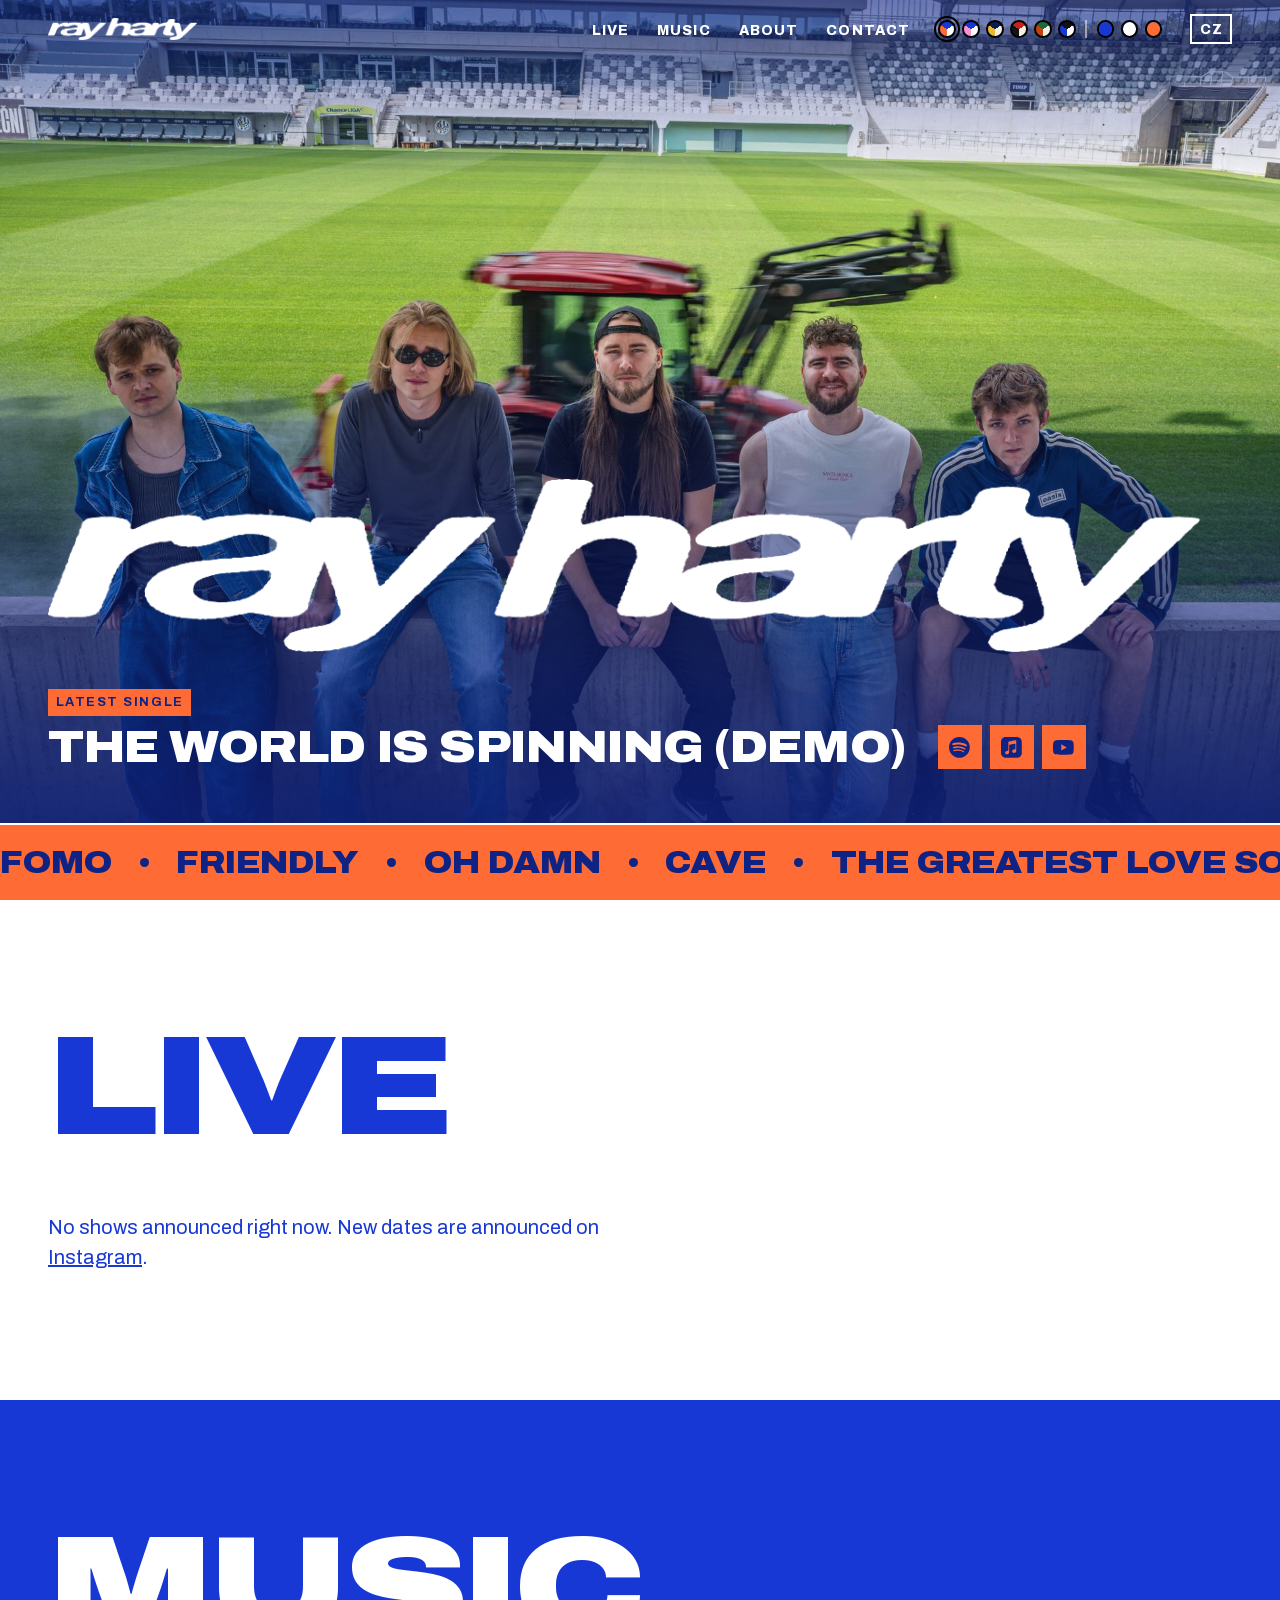
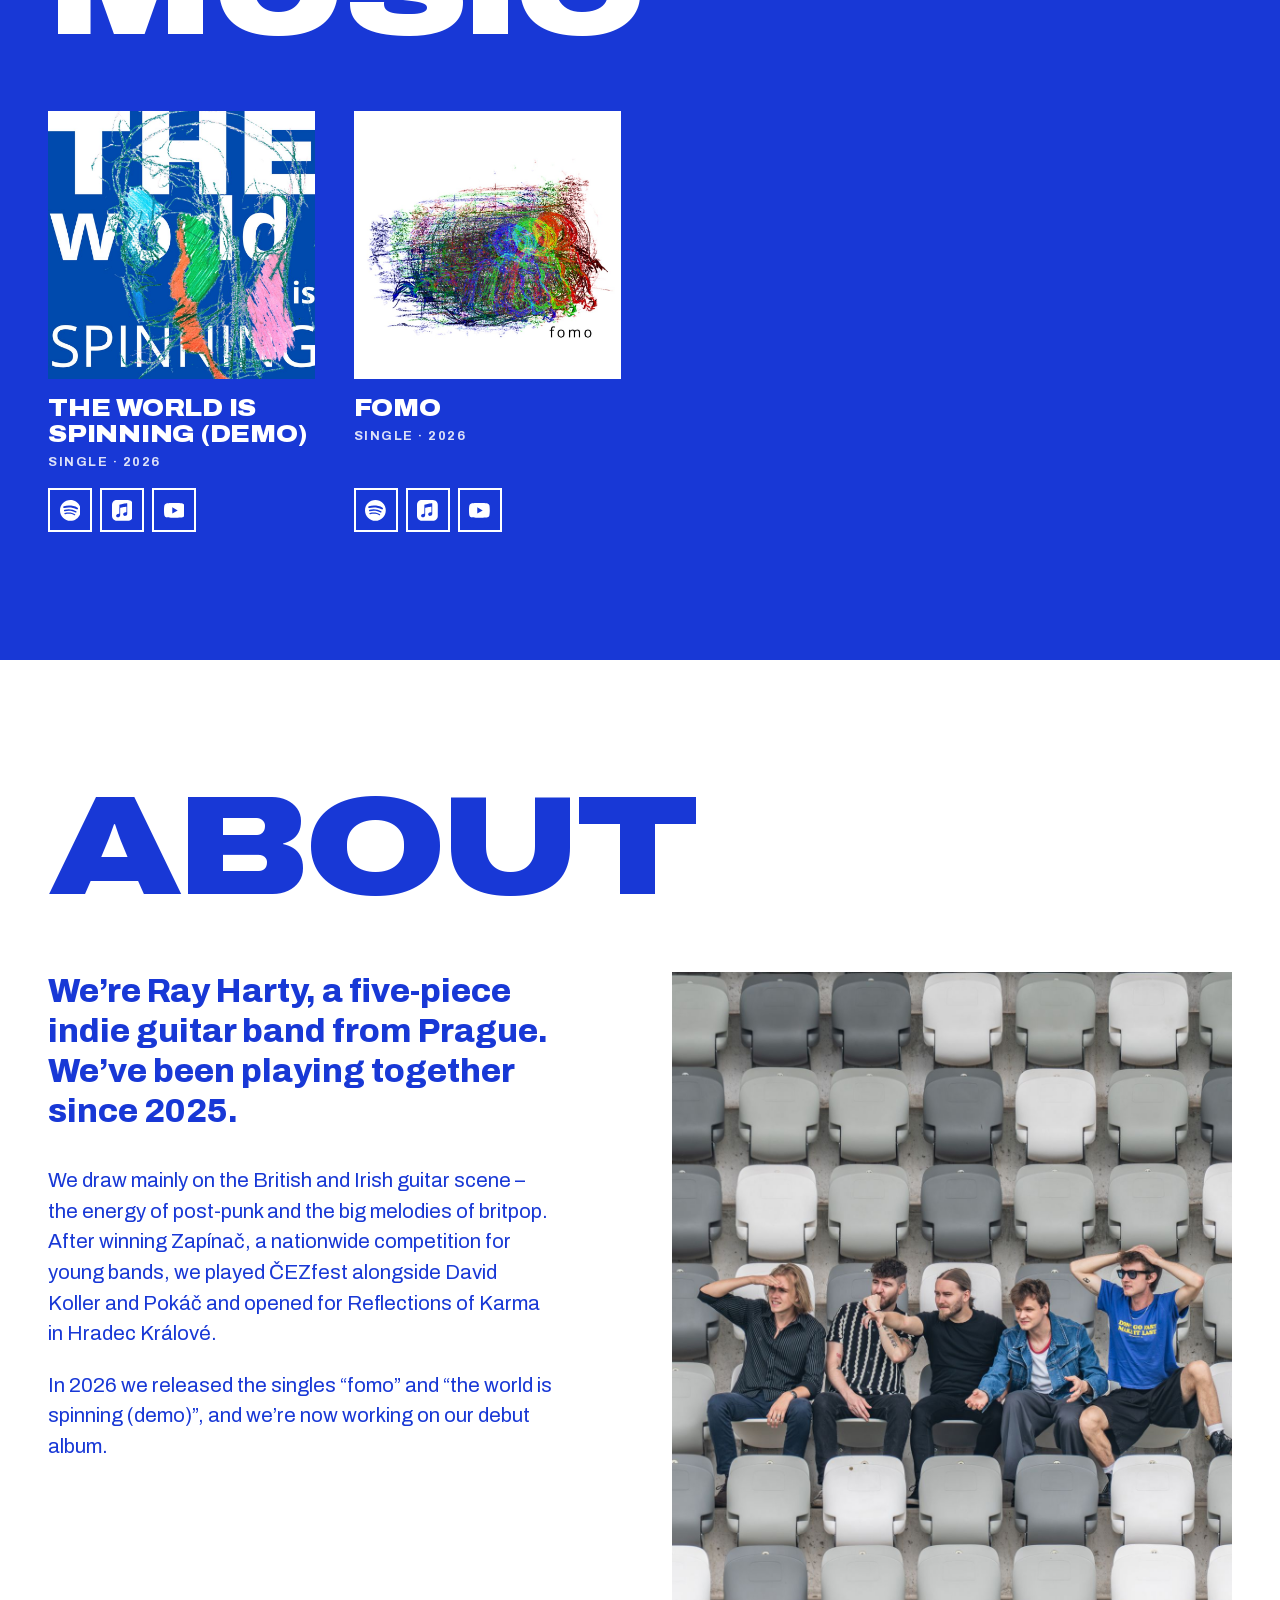
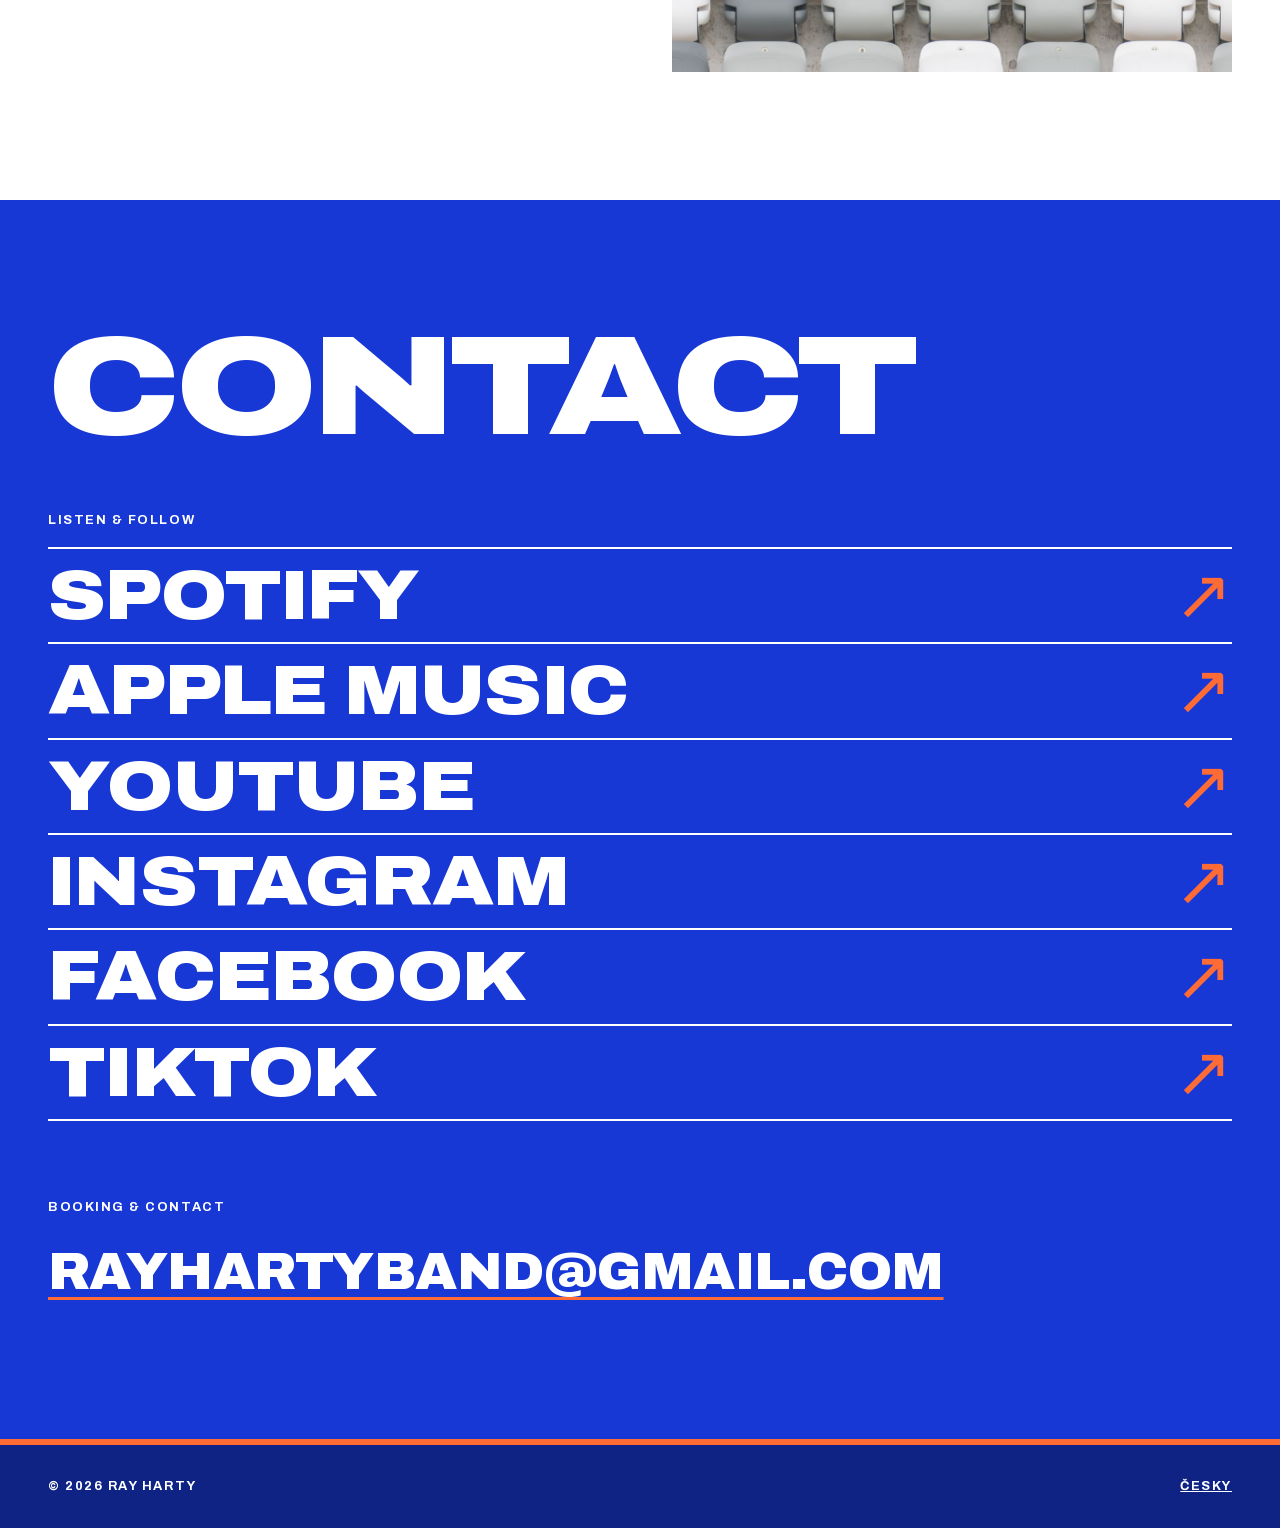
==== commit 7849905c: "Version CSS/JS URLs so browsers never mix cached and new files GitHub Pages caches for 10 minutes; a" ====
--- a/en/index.html
+++ b/en/index.html
@@ -28,10 +28,11 @@
     <link rel="icon" href="../assets/img/favicon.png" />
     <link rel="apple-touch-icon" href="../assets/img/favicon.png" />
     <link rel="preload" href="../assets/fonts/archivo-latin.woff2" as="font" type="font/woff2" crossorigin />
-    <link rel="stylesheet" href="../assets/css/style.css" />
-    <script src="../assets/js/config.js"></script>
-    <script src="../assets/js/theme.js"></script>
-    <script src="../assets/js/main.js" defer></script>
+    <!-- ?v= u CSS a JS zvyšte při každé jejich změně, aby prohlížeče nebraly starou verzi z cache -->
+    <link rel="stylesheet" href="../assets/css/style.css?v=20261031" />
+    <script src="../assets/js/config.js?v=20261031"></script>
+    <script src="../assets/js/theme.js?v=20261031"></script>
+    <script src="../assets/js/main.js?v=20261031" defer></script>
   </head>
   <body>
     <a class="skip-link" href="#content">Skip to content</a>
